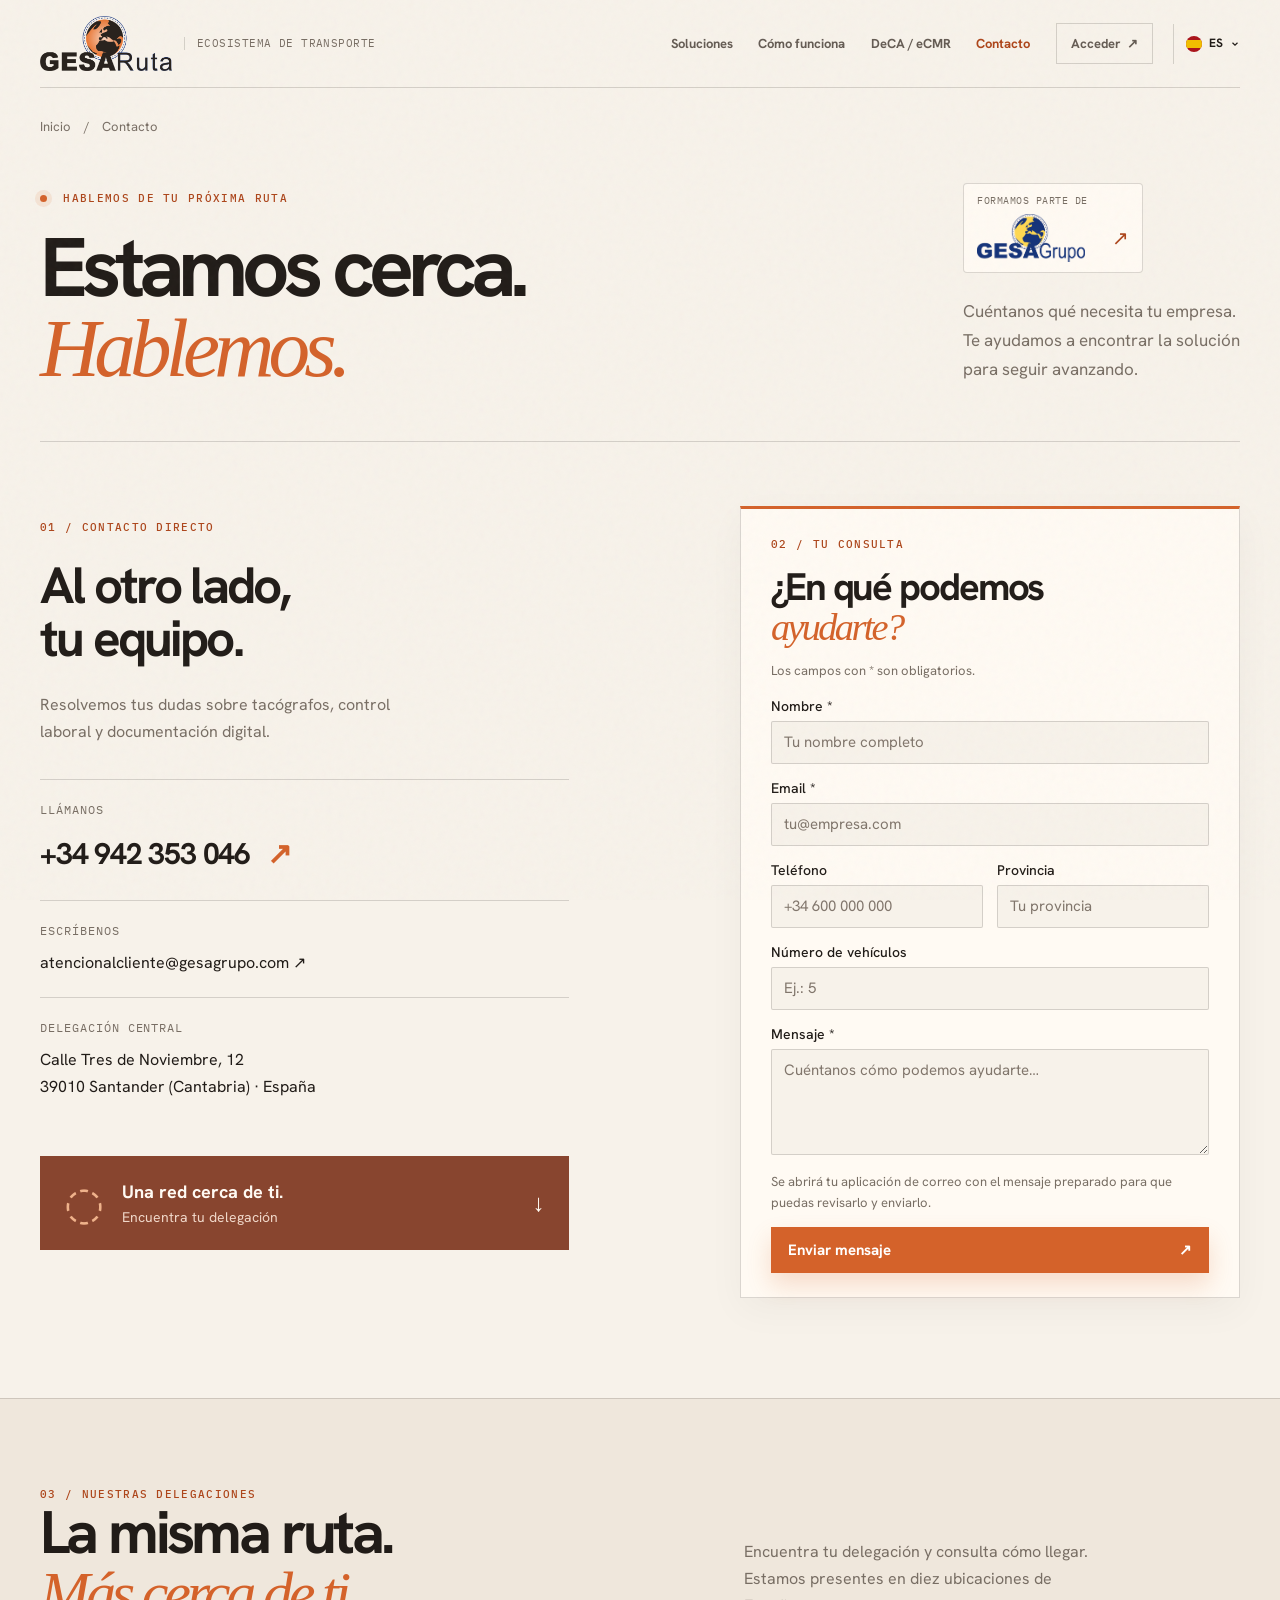
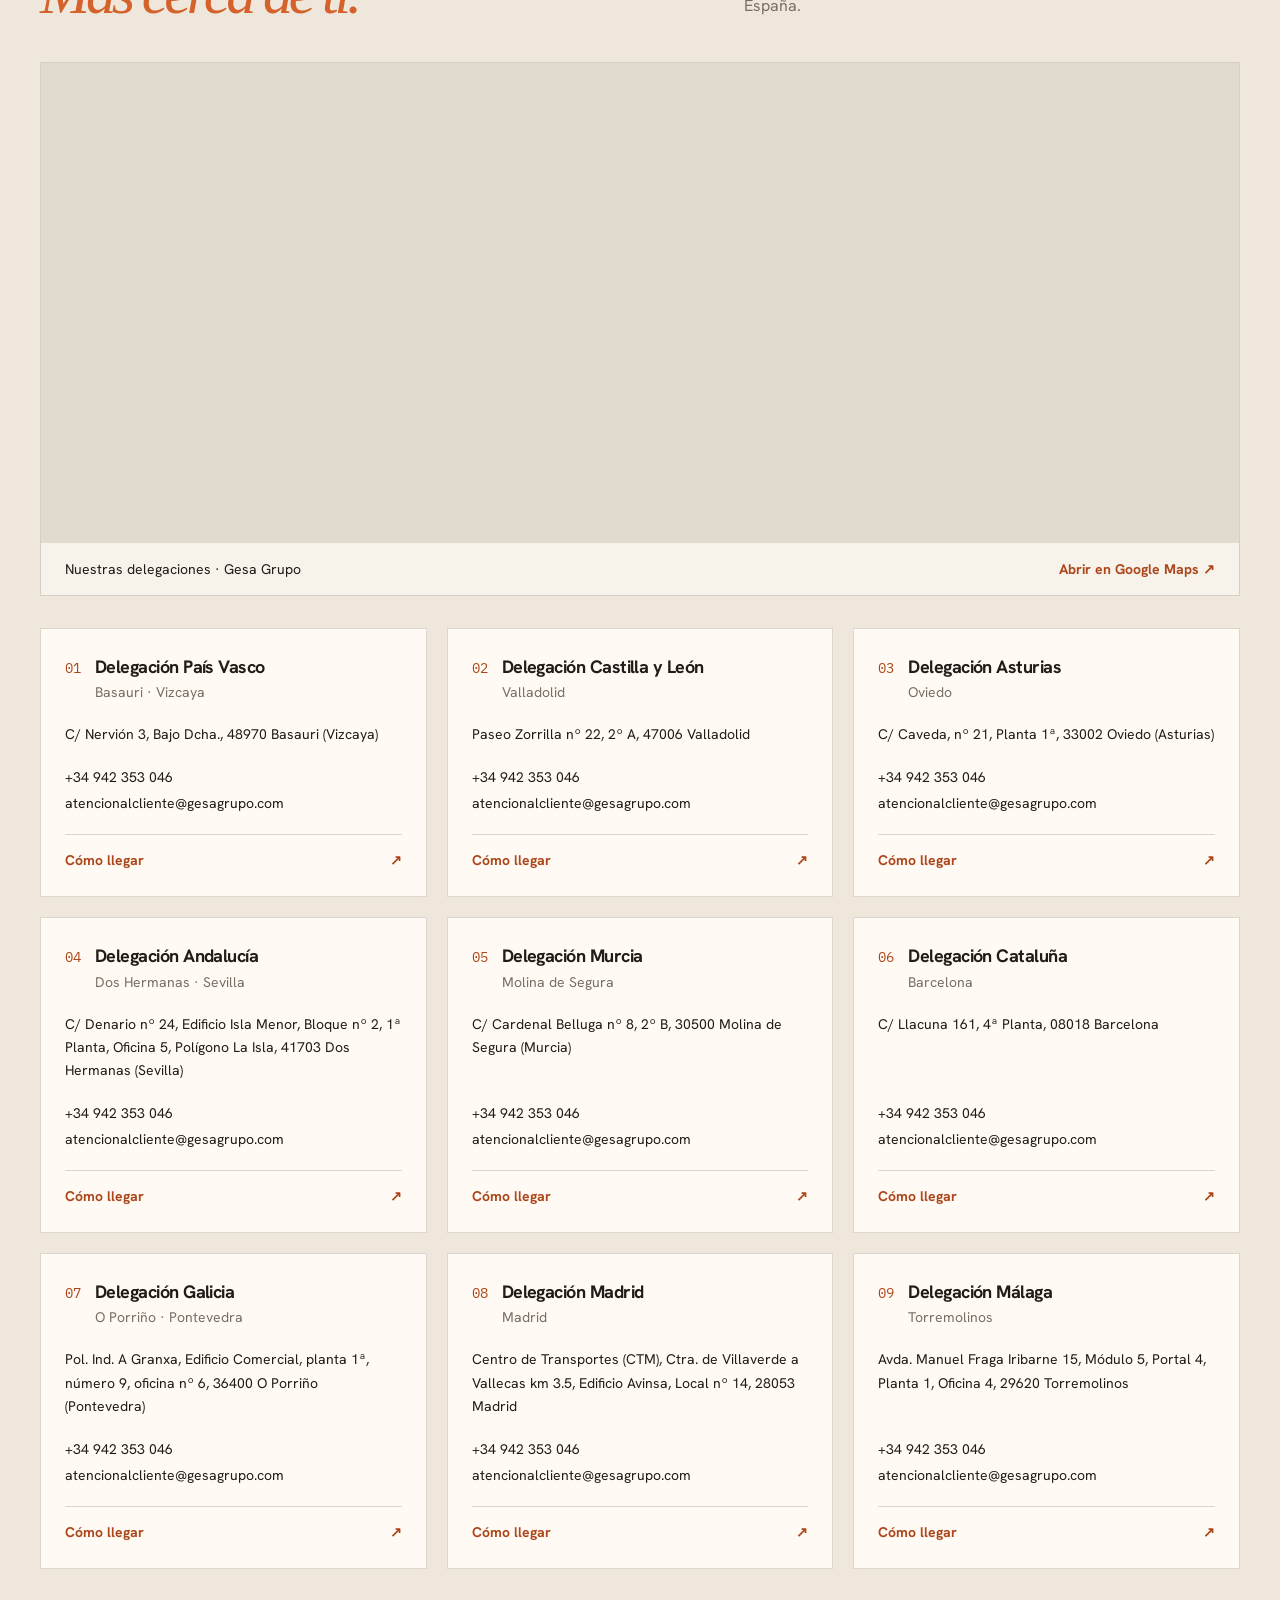
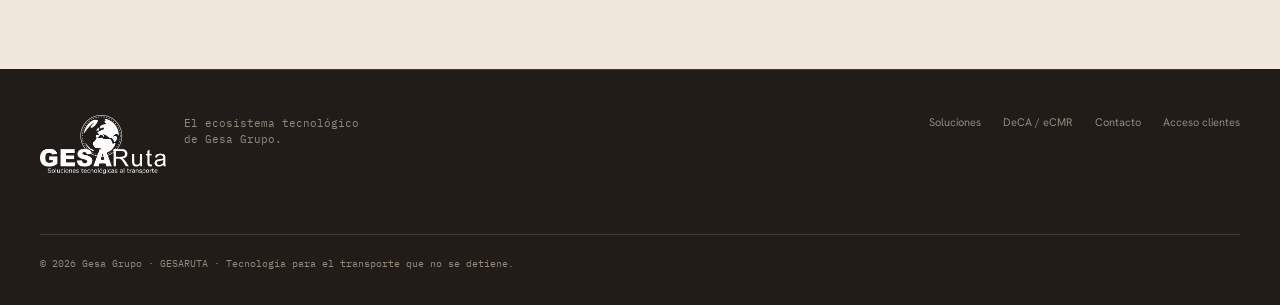
==== contacto/index.html @ 25ee6a9b "Integra traducción de idiomas y corrige DeCA en móvil Conecta el selector de idiomas con Google Tran" ====
<!doctype html>
<html lang="es"><head><meta charset="utf-8"><meta name="viewport" content="width=device-width, initial-scale=1"><meta name="description" content="Contacta con el equipo de GESARUTA. Consulta nuestras delegaciones y cuéntanos qué necesita tu empresa de transporte."><meta name="theme-color" content="#f7f2ea"><title>Contacto · GESARUTA</title><link rel="icon" type="image/png" href="/assets/gesaruta-logo.png"><link rel="stylesheet" href="/styles.css?v=selection-2"><link rel="stylesheet" href="/contacto/contacto.css">
    <!-- Google tag (gtag.js) -->
    <script async src="https://www.googletagmanager.com/gtag/js?id=G-MJ1S7P0BSZ"></script>
    <script>
      window.dataLayer = window.dataLayer || [];
      function gtag(){dataLayer.push(arguments);}
      gtag('js', new Date());
      gtag('config', 'G-MJ1S7P0BSZ');
    </script>
    <script>
      function googleTranslateElementInit() {
        new google.translate.TranslateElement({
          pageLanguage: 'es',
          includedLanguages: 'ca,eu,gl,en,fr,de,it,pt',
          autoDisplay: false,
        }, 'google_translate_element');
      }
    </script>
    <script src="https://translate.google.com/translate_a/element.js?cb=googleTranslateElementInit" defer></script>
</head><body><div id="google_translate_element" aria-hidden="true"></div><div class="grain" aria-hidden="true"></div>    <header class="site-header">
      <a class="brand" href="/#inicio" aria-label="GESARUTA, volver al inicio">
        <img src="/assets/gesaruta-logo.png" alt="GESARUTA">
        <span>ecosistema de transporte</span>
      </a>
      <button class="menu-toggle" type="button" aria-expanded="false" aria-controls="main-navigation">
        <span></span><span></span><span class="sr-only">Abrir menú</span>
      </button>
      <nav class="navigation" id="main-navigation" aria-label="Navegación principal">
        <a href="/#soluciones">Soluciones</a>
        <a href="/#como-funciona">Cómo funciona</a>
        <a href="/#documentacion">DeCA / eCMR</a>
        <a href="/contacto/" aria-current="page">Contacto</a>
        <a class="nav-login" href="https://deca.gesaruta.com">Acceder <span aria-hidden="true">↗</span></a>
      </nav>
      <div class="language-selector">
        <button class="language-toggle" type="button" aria-expanded="false" aria-controls="language-menu" aria-label="Seleccionar idioma: Castellano">
          <img class="language-flag" src="/assets/flags/es.svg" alt="" width="16" height="16">
          <span class="language-code">ES</span>
          <svg class="language-chevron" width="10" height="10" viewBox="0 0 12 12" aria-hidden="true"><path d="m3 4.5 3 3 3-3" fill="none" stroke="currentColor" stroke-width="1.4"/></svg>
        </button>
        <ul class="language-menu" id="language-menu" aria-label="Idiomas" hidden>
          <li><button type="button" data-language="es" aria-pressed="true"><img class="language-flag" src="/assets/flags/es.svg" alt="" width="16" height="16"><span lang="es">Castellano</span></button></li>
          <li><button type="button" data-language="ca" aria-pressed="false"><img class="language-flag" src="/assets/flags/ca.svg" alt="" width="16" height="16"><span lang="ca">Català</span></button></li>
          <li><button type="button" data-language="eu" aria-pressed="false"><img class="language-flag" src="/assets/flags/eu.svg" alt="" width="16" height="16"><span lang="eu">Euskara</span></button></li>
          <li><button type="button" data-language="gl" aria-pressed="false"><img class="language-flag" src="/assets/flags/gl.svg" alt="" width="16" height="16"><span lang="gl">Galego</span></button></li>
          <li><button type="button" data-language="en" aria-pressed="false"><img class="language-flag" src="/assets/flags/en.svg" alt="" width="16" height="16"><span lang="en">English</span></button></li>
          <li><button type="button" data-language="fr" aria-pressed="false"><img class="language-flag" src="/assets/flags/fr.svg" alt="" width="16" height="16"><span lang="fr">Français</span></button></li>
          <li><button type="button" data-language="de" aria-pressed="false"><img class="language-flag" src="/assets/flags/de.svg" alt="" width="16" height="16"><span lang="de">Deutsch</span></button></li>
          <li><button type="button" data-language="it" aria-pressed="false"><img class="language-flag" src="/assets/flags/it.svg" alt="" width="16" height="16"><span lang="it">Italiano</span></button></li>
          <li><button type="button" data-language="pt" aria-pressed="false"><img class="language-flag" src="/assets/flags/pt.svg" alt="" width="16" height="16"><span lang="pt">Português</span></button></li>
        </ul>
      </div>
    </header>

<main id="inicio" class="contact-page">
  <section class="contact-intro shell">
    <nav class="breadcrumbs" aria-label="Ruta de navegación"><a href="/">Inicio</a><span aria-hidden="true">/</span><span aria-current="page">Contacto</span></nav>
    <div class="contact-title-row"><div><p class="overline"><span class="live-dot"></span> HABLEMOS DE TU PRÓXIMA RUTA</p><h1>Estamos cerca.<br><em>Hablemos.</em></h1></div><div class="contact-title-aside"><a class="group-card" href="https://gesagrupo.com/" aria-label="Visitar la web de Gesa Grupo"><span class="group-card-label">Formamos parte de</span><span class="group-card-brand"><img src="/assets/gesagrupo-logo.png" alt="Gesa Grupo" width="991" height="442"><span aria-hidden="true">↗</span></span></a><p>Cuéntanos qué necesita tu empresa.<br>Te ayudamos a encontrar la solución<br>para seguir avanzando.</p></div></div>
  </section>
  <section class="shell contact-layout" aria-label="Contacta con GESARUTA">
    <div class="contact-details">
      <p class="overline">01 / CONTACTO DIRECTO</p><h2>Al otro lado,<br>tu equipo.</h2>
      <p class="contact-description">Resolvemos tus dudas sobre tacógrafos, control laboral y documentación digital.</p>
      <dl class="contact-channels">
        <div><dt>LLÁMANOS</dt><dd><a class="contact-phone" href="tel:+34942353046">+34 942 353 046 <span aria-hidden="true">↗</span></a></dd></div>
        <div><dt>ESCRÍBENOS</dt><dd><a href="mailto:atencionalcliente@gesagrupo.com">atencionalcliente@gesagrupo.com <span aria-hidden="true">↗</span></a></dd></div>
        <div><dt>DELEGACIÓN CENTRAL</dt><dd><address>Calle Tres de Noviembre, 12<br>39010 Santander (Cantabria) · España</address></dd></div>
      </dl>
      <a class="contact-nearby" href="#delegaciones"><span class="nearby-symbol" aria-hidden="true">◌</span><span><strong>Una red cerca de ti.</strong><small>Encuentra tu delegación</small></span><span aria-hidden="true">↓</span></a>
    </div>
    <form class="contact-form" id="contact-form">
      <p class="overline">02 / TU CONSULTA</p><h2>¿En qué podemos<br><em>ayudarte?</em></h2>
      <p class="form-caption">Los campos con * son obligatorios.</p>
      <div class="form-fields">
        <div class="form-field"><label for="contact-name">Nombre *</label><input id="contact-name" name="name" autocomplete="name" placeholder="Tu nombre completo" maxlength="100" required></div>
        <div class="form-field"><label for="contact-email">Email *</label><input id="contact-email" type="email" name="email" autocomplete="email" placeholder="tu@empresa.com" maxlength="150" required></div>
        <div class="form-row"><div class="form-field"><label for="contact-phone">Teléfono</label><input id="contact-phone" type="tel" name="phone" autocomplete="tel" placeholder="+34 600 000 000" maxlength="30"></div><div class="form-field"><label for="contact-province">Provincia</label><input id="contact-province" name="province" autocomplete="address-level2" placeholder="Tu provincia" maxlength="60"></div></div>
        <div class="form-field"><label for="contact-vehicles">Número de vehículos</label><input id="contact-vehicles" name="vehicles" type="number" min="0" max="100000" step="1" placeholder="Ej.: 5"></div>
        <div class="form-field"><label for="contact-message">Mensaje *</label><textarea id="contact-message" name="message" rows="4" maxlength="1500" placeholder="Cuéntanos cómo podemos ayudarte…" required></textarea></div>
      </div>
      <p class="form-delivery-note" id="delivery-note">Se abrirá tu aplicación de correo con el mensaje preparado para que puedas revisarlo y enviarlo.</p>
      <button class="button button-primary contact-submit" type="submit" aria-describedby="delivery-note">Enviar mensaje <span aria-hidden="true">↗</span></button>
      <p class="form-status" id="form-status" role="status"></p>
      <noscript><p>Puedes escribirnos directamente a <a href="mailto:atencionalcliente@gesagrupo.com">atencionalcliente@gesagrupo.com</a>.</p></noscript>
    </form>
  </section>
  <section class="delegations" id="delegaciones">
    <div class="shell">
      <div class="delegations-heading"><div><p class="overline">03 / NUESTRAS DELEGACIONES</p><h2>La misma ruta.<br><em>Más cerca de ti.</em></h2></div><p>Encuentra tu delegación y consulta cómo llegar. Estamos presentes en diez ubicaciones de España.</p></div>
      <div class="office-map">
        <iframe id="office-map-frame" title="Mapa de delegaciones de Gesa Grupo" src="https://www.google.com/maps/d/embed?mid=1BwWXLiySs2m0yChfP1BgfP36zo76x2U&amp;ehbc=2E312F" width="640" height="480" loading="eager" referrerpolicy="no-referrer-when-downgrade" allowfullscreen></iframe>
        <div class="map-caption"><span>Nuestras delegaciones · Gesa Grupo</span><a href="https://www.google.com/maps/d/viewer?mid=1BwWXLiySs2m0yChfP1BgfP36zo76x2U" target="_blank" rel="noopener noreferrer">Abrir en Google Maps ↗</a></div>
      </div>
      <div class="office-grid"><article class="office-card">
      <div class="office-heading"><span class="office-number">01</span><div><h3>Delegación País Vasco</h3><p>Basauri · Vizcaya</p></div></div>
      <address>C/ Nervión 3, Bajo Dcha., 48970 Basauri (Vizcaya)</address>
      <div class="office-contact"><a href="tel:+34942353046">+34 942 353 046</a><a href="mailto:atencionalcliente@gesagrupo.com">atencionalcliente@gesagrupo.com</a></div>
      <a class="office-map-link" href="https://www.google.com/maps/search/?api=1&amp;query=C/%20Nervi%C3%B3n%203%2C%20Bajo%20Dcha.%2C%2048970%20Basauri%20%28Vizcaya%29" target="_blank" rel="noopener noreferrer">Cómo llegar <span aria-hidden="true">↗</span></a>
    </article><article class="office-card">
      <div class="office-heading"><span class="office-number">02</span><div><h3>Delegación Castilla y León</h3><p>Valladolid</p></div></div>
      <address>Paseo Zorrilla nº 22, 2º A, 47006 Valladolid</address>
      <div class="office-contact"><a href="tel:+34942353046">+34 942 353 046</a><a href="mailto:atencionalcliente@gesagrupo.com">atencionalcliente@gesagrupo.com</a></div>
      <a class="office-map-link" href="https://www.google.com/maps/search/?api=1&amp;query=Paseo%20Zorrilla%20n%C2%BA%2022%2C%202%C2%BA%20A%2C%2047006%20Valladolid" target="_blank" rel="noopener noreferrer">Cómo llegar <span aria-hidden="true">↗</span></a>
    </article><article class="office-card">
      <div class="office-heading"><span class="office-number">03</span><div><h3>Delegación Asturias</h3><p>Oviedo</p></div></div>
      <address>C/ Caveda, nº 21, Planta 1ª, 33002 Oviedo (Asturias)</address>
      <div class="office-contact"><a href="tel:+34942353046">+34 942 353 046</a><a href="mailto:atencionalcliente@gesagrupo.com">atencionalcliente@gesagrupo.com</a></div>
      <a class="office-map-link" href="https://www.google.com/maps/search/?api=1&amp;query=C/%20Caveda%2C%20n%C2%BA%2021%2C%20Planta%201%C2%AA%2C%2033002%20Oviedo%20%28Asturias%29" target="_blank" rel="noopener noreferrer">Cómo llegar <span aria-hidden="true">↗</span></a>
    </article><article class="office-card">
      <div class="office-heading"><span class="office-number">04</span><div><h3>Delegación Andalucía</h3><p>Dos Hermanas · Sevilla</p></div></div>
      <address>C/ Denario nº 24, Edificio Isla Menor, Bloque nº 2, 1ª Planta, Oficina 5, Polígono La Isla, 41703 Dos Hermanas (Sevilla)</address>
      <div class="office-contact"><a href="tel:+34942353046">+34 942 353 046</a><a href="mailto:atencionalcliente@gesagrupo.com">atencionalcliente@gesagrupo.com</a></div>
      <a class="office-map-link" href="https://www.google.com/maps/search/?api=1&amp;query=C/%20Denario%20n%C2%BA%2024%2C%20Edificio%20Isla%20Menor%2C%20Bloque%20n%C2%BA%202%2C%201%C2%AA%20Planta%2C%20Oficina%205%2C%20Pol%C3%ADgono%20La%20Isla%2C%2041703%20Dos%20Hermanas%20%28Sevilla%29" target="_blank" rel="noopener noreferrer">Cómo llegar <span aria-hidden="true">↗</span></a>
    </article><article class="office-card">
      <div class="office-heading"><span class="office-number">05</span><div><h3>Delegación Murcia</h3><p>Molina de Segura</p></div></div>
      <address>C/ Cardenal Belluga nº 8, 2º B, 30500 Molina de Segura (Murcia)</address>
      <div class="office-contact"><a href="tel:+34942353046">+34 942 353 046</a><a href="mailto:atencionalcliente@gesagrupo.com">atencionalcliente@gesagrupo.com</a></div>
      <a class="office-map-link" href="https://www.google.com/maps/search/?api=1&amp;query=C/%20Cardenal%20Belluga%20n%C2%BA%208%2C%202%C2%BA%20B%2C%2030500%20Molina%20de%20Segura%20%28Murcia%29" target="_blank" rel="noopener noreferrer">Cómo llegar <span aria-hidden="true">↗</span></a>
    </article><article class="office-card">
      <div class="office-heading"><span class="office-number">06</span><div><h3>Delegación Cataluña</h3><p>Barcelona</p></div></div>
      <address>C/ Llacuna 161, 4ª Planta, 08018 Barcelona</address>
      <div class="office-contact"><a href="tel:+34942353046">+34 942 353 046</a><a href="mailto:atencionalcliente@gesagrupo.com">atencionalcliente@gesagrupo.com</a></div>
      <a class="office-map-link" href="https://www.google.com/maps/search/?api=1&amp;query=C/%20Llacuna%20161%2C%204%C2%AA%20Planta%2C%2008018%20Barcelona" target="_blank" rel="noopener noreferrer">Cómo llegar <span aria-hidden="true">↗</span></a>
    </article><article class="office-card">
      <div class="office-heading"><span class="office-number">07</span><div><h3>Delegación Galicia</h3><p>O Porriño · Pontevedra</p></div></div>
      <address>Pol. Ind. A Granxa, Edificio Comercial, planta 1ª, número 9, oficina nº 6, 36400 O Porriño (Pontevedra)</address>
      <div class="office-contact"><a href="tel:+34942353046">+34 942 353 046</a><a href="mailto:atencionalcliente@gesagrupo.com">atencionalcliente@gesagrupo.com</a></div>
      <a class="office-map-link" href="https://www.google.com/maps/search/?api=1&amp;query=Pol.%20Ind.%20A%20Granxa%2C%20Edificio%20Comercial%2C%20planta%201%C2%AA%2C%20n%C3%BAmero%209%2C%20oficina%20n%C2%BA%206%2C%2036400%20O%20Porri%C3%B1o%20%28Pontevedra%29" target="_blank" rel="noopener noreferrer">Cómo llegar <span aria-hidden="true">↗</span></a>
    </article><article class="office-card">
      <div class="office-heading"><span class="office-number">08</span><div><h3>Delegación Madrid</h3><p>Madrid</p></div></div>
      <address>Centro de Transportes (CTM), Ctra. de Villaverde a Vallecas km 3.5, Edificio Avinsa, Local nº 14, 28053 Madrid</address>
      <div class="office-contact"><a href="tel:+34942353046">+34 942 353 046</a><a href="mailto:atencionalcliente@gesagrupo.com">atencionalcliente@gesagrupo.com</a></div>
      <a class="office-map-link" href="https://www.google.com/maps/search/?api=1&amp;query=Centro%20de%20Transportes%20%28CTM%29%2C%20Ctra.%20de%20Villaverde%20a%20Vallecas%20km%203.5%2C%20Edificio%20Avinsa%2C%20Local%20n%C2%BA%2014%2C%2028053%20Madrid" target="_blank" rel="noopener noreferrer">Cómo llegar <span aria-hidden="true">↗</span></a>
    </article><article class="office-card">
      <div class="office-heading"><span class="office-number">09</span><div><h3>Delegación Málaga</h3><p>Torremolinos</p></div></div>
      <address>Avda. Manuel Fraga Iribarne 15, Módulo 5, Portal 4, Planta 1, Oficina 4, 29620 Torremolinos</address>
      <div class="office-contact"><a href="tel:+34942353046">+34 942 353 046</a><a href="mailto:atencionalcliente@gesagrupo.com">atencionalcliente@gesagrupo.com</a></div>
      <a class="office-map-link" href="https://www.google.com/maps/search/?api=1&amp;query=Avda.%20Manuel%20Fraga%20Iribarne%2015%2C%20M%C3%B3dulo%205%2C%20Portal%204%2C%20Planta%201%2C%20Oficina%204%2C%2029620%20Torremolinos" target="_blank" rel="noopener noreferrer">Cómo llegar <span aria-hidden="true">↗</span></a>
    </article></div>
    </div>
  </section>
</main>    <footer class="site-footer">
      <div class="shell footer-inner">
        <div class="footer-brand"><a href="/#inicio"><img src="/assets/gesaruta-logo-white.png" alt="GESARUTA"></a><p>El ecosistema tecnológico<br>de Gesa Grupo.</p></div>
        <div class="footer-links"><a href="/#soluciones">Soluciones</a><a href="https://deca.gesaruta.com/deca">DeCA / eCMR</a><a href="/contacto/">Contacto</a><a href="https://deca.gesaruta.com">Acceso clientes</a></div>
        <p class="footer-legal">© 2026 Gesa Grupo · GESARUTA · Tecnología para el transporte que no se detiene.</p>
      </div>
    </footer>
<script src="/script.js?v=selection-2" defer></script><script src="/contacto/contacto.js" defer></script></body></html>
---- styles.css ----
@font-face{font-family:Hanken;src:url('/assets/fonts/hanken-grotesk-400.woff2') format('woff2');font-weight:400;font-style:normal;font-display:swap}
@font-face{font-family:Hanken;src:url('/assets/fonts/hanken-grotesk-500.woff2') format('woff2');font-weight:500;font-style:normal;font-display:swap}
@font-face{font-family:Hanken;src:url('/assets/fonts/hanken-grotesk-700.woff2') format('woff2');font-weight:700;font-style:normal;font-display:swap}
@font-face{font-family:IBMPlexMono;src:url('/assets/fonts/ibm-plex-mono-400.woff2') format('woff2');font-weight:400;font-style:normal;font-display:swap}
@font-face{font-family:IBMPlexMono;src:url('/assets/fonts/ibm-plex-mono-500.woff2') format('woff2');font-weight:500;font-style:normal;font-display:swap}
:root{--ink:#211c18;--paper:#f7f2ea;--orange:#d4622a;--orange-dark:#ad461b;--blue:#154486;--muted:#786e64;--line:rgba(33,28,24,.16)}
*{box-sizing:border-box}html{scroll-behavior:smooth}body{margin:0;overflow-x:hidden;background:var(--paper);color:var(--ink);font-family:Hanken,'Trebuchet MS',sans-serif}a{color:inherit;text-decoration:none}.shell{width:min(calc(100% - 80px),1240px);margin:0 auto}.grain{position:fixed;inset:0;z-index:10;pointer-events:none;opacity:.045;background-image:url("data:image/svg+xml,%3Csvg viewBox='0 0 180 180' xmlns='http://www.w3.org/2000/svg'%3E%3Cfilter id='n'%3E%3CfeTurbulence type='fractalNoise' baseFrequency='.85' numOctaves='3' stitchTiles='stitch'/%3E%3C/filter%3E%3Crect width='100%25' height='100%25' filter='url(%23n)' opacity='.7'/%3E%3C/svg%3E")}.sr-only{position:absolute;width:1px;height:1px;padding:0;margin:-1px;overflow:hidden;clip:rect(0,0,0,0);white-space:nowrap;border:0}
.site-header{position:relative;z-index:20;width:min(calc(100% - 80px),1240px);min-height:88px;margin:auto;display:flex;align-items:center;justify-content:space-between;border-bottom:1px solid var(--line)}.brand{display:flex;align-items:center;gap:12px}.brand img{display:block;width:132px;height:auto}.brand span{padding-left:12px;border-left:1px solid var(--line);color:var(--muted);font:11px/1.2 IBMPlexMono,monospace;letter-spacing:.04em;text-transform:uppercase}.navigation{display:flex;align-items:center;gap:clamp(18px,3vw,42px);color:#655c54;font-size:13px;font-weight:600}.navigation>a:not(.nav-login){position:relative}.navigation>a:not(.nav-login)::after{position:absolute;right:0;bottom:-9px;left:0;height:1px;content:'';background:var(--orange);transform:scaleX(0);transform-origin:right;transition:transform .25s ease}.navigation>a:hover::after{transform:scaleX(1);transform-origin:left}.nav-login{display:inline-flex;align-items:center;gap:6px;padding:11px 14px;border:1px solid var(--line);transition:background .2s ease,border-color .2s ease}.nav-login:hover{border-color:var(--ink);background:#fffaf3}.menu-toggle{display:none}
.hero{position:relative;min-height:710px;padding:90px 0 80px}.hero-grid{display:grid;grid-template-columns:.88fr 1.12fr;align-items:center;gap:40px;min-height:530px}.overline{margin:0;color:var(--orange-dark);font:500 11px/1.4 IBMPlexMono,monospace;letter-spacing:.12em;text-transform:uppercase}.live-dot,.art-pulse{display:inline-block;width:7px;height:7px;margin-right:8px;border-radius:50%;background:var(--orange);box-shadow:0 0 0 5px rgba(212,98,42,.11)}h1{max-width:660px;margin:24px 0 30px;font-size:clamp(58px,7.4vw,108px);line-height:.93;letter-spacing:-.09em;font-weight:700}h1 em,h2 em{color:var(--orange);font-family:Georgia,'Times New Roman',serif;font-weight:400;letter-spacing:-.07em}.hero-intro{max-width:410px;margin:0;color:var(--muted);font-size:16px;line-height:1.7}.hero-actions{display:flex;flex-wrap:wrap;align-items:center;gap:25px;margin-top:38px}.button{display:inline-flex;align-items:center;justify-content:center;gap:12px;min-height:50px;padding:14px 20px;border:1px solid transparent;font-size:13px;font-weight:700;transition:transform .2s ease,background .2s ease,color .2s ease,box-shadow .2s ease}.button:hover{transform:translateY(-3px)}.button-primary{background:var(--orange);color:#fff;box-shadow:0 12px 25px rgba(212,98,42,.2)}.button-primary:hover{background:var(--orange-dark);box-shadow:0 16px 32px rgba(212,98,42,.28)}.button-outline{border-color:var(--ink)}.button-outline:hover{background:var(--ink);color:var(--paper)}.button-light{background:var(--paper);color:var(--ink)}.button-light:hover{background:#fff;box-shadow:0 14px 30px rgba(0,0,0,.12)}.text-link{display:inline-flex;align-items:center;gap:9px;font-size:13px;font-weight:700}.text-link>span{color:var(--orange);font-size:21px;line-height:0;transition:transform .2s ease}.text-link:hover>span{transform:translate(3px,-3px)}.hero-note{display:flex;gap:15px;align-items:flex-start;margin-top:67px;padding-top:14px;border-top:1px solid var(--line);color:var(--muted);font:11px/1.55 IBMPlexMono,monospace;text-transform:uppercase;letter-spacing:.03em}.hero-note>span:first-child{color:var(--orange)}
.hero-art{position:relative;min-height:550px}.art-frame{position:absolute;inset:24px -12% 0 -2%;display:flex;align-items:center;justify-content:center;overflow:hidden;border:1px solid rgba(212,98,42,.18);background:linear-gradient(135deg,#fffaf1,#f2e7d8);transform:rotate(1.5deg)}.art-frame::before{position:absolute;inset:22px;border:1px dashed rgba(212,98,42,.28);content:''}.art-frame img{width:110%;max-width:none;mix-blend-mode:multiply}.art-label{position:absolute;z-index:2;display:flex;align-items:center;color:var(--orange-dark);font:10px/1.4 IBMPlexMono,monospace;letter-spacing:.08em;text-transform:uppercase}.art-label-top{top:0;right:8%}.art-label-bottom{bottom:8px;left:1%;gap:9px}.art-coordinate{position:absolute;right:22px;bottom:20px;color:var(--orange-dark);font:10px/1.55 IBMPlexMono,monospace;letter-spacing:.09em}.route-mark{font-size:28px;line-height:1}.route-mark-small{font-size:25px}.hero-rail{position:absolute;right:0;bottom:54px;display:flex;align-items:center;gap:14px;color:var(--muted);font:9px IBMPlexMono,monospace;letter-spacing:.12em;text-transform:uppercase;transform:rotate(90deg) translateX(50%);transform-origin:right center}.hero-rail i{display:block;width:50px;height:1px;background:var(--orange)}
.signal{border-block:1px solid var(--line);background:#f0e8dc}.signal-grid{display:grid;grid-template-columns:2fr repeat(3,1fr);align-items:stretch}.signal-grid>*{min-height:110px;padding:27px 25px;border-right:1px solid var(--line)}.signal-grid>*:last-child{border-right:0}.signal p{align-self:center;margin:0;color:var(--muted);font:13px/1.5 IBMPlexMono,monospace}.signal p span{display:block;margin-bottom:5px;color:var(--orange-dark);font-size:10px}.signal strong{display:block;color:var(--orange);font:500 36px/1 IBMPlexMono,monospace}.signal div span{display:block;margin-top:10px;color:var(--muted);font-size:11px}
.section{padding:145px 0}.section-solutions{background:#fffaf3}.section-heading{display:grid;grid-template-columns:1fr 1fr;column-gap:45px;align-items:end}.section-heading .overline{grid-column:1/-1;margin-bottom:30px}h2{margin:0;font-size:clamp(53px,6.6vw,94px);line-height:.94;letter-spacing:-.09em;font-weight:700}.section-heading>p:last-child{max-width:360px;margin:0 0 6px;color:var(--muted);font-size:15px;line-height:1.7}.solutions-layout{display:grid;grid-template-columns:.78fr 1.22fr;gap:80px;align-items:stretch;margin-top:90px}.solution-list{border-top:1px solid var(--line)}.solution-tab{display:grid;grid-template-columns:45px 1fr 18px;gap:15px;align-items:center;width:100%;padding:25px 0;border:0;border-bottom:1px solid var(--line);background:none;color:var(--muted);text-align:left;cursor:pointer;transition:padding .25s ease,color .25s ease}.solution-tab:hover,.solution-tab[aria-selected="true"]{padding-left:12px;color:var(--ink)}.solution-tab[aria-selected="true"] .solution-number{color:var(--orange)}.solution-number{color:#aaa096;font:12px IBMPlexMono,monospace}.solution-tab b,.solution-tab small{display:block}.solution-tab b{font-size:20px;letter-spacing:-.04em}.solution-tab small{margin-top:3px;font:11px IBMPlexMono,monospace;text-transform:uppercase}.tab-arrow{opacity:.5;transition:transform .2s ease}.solution-tab[aria-selected="true"] .tab-arrow{color:var(--orange);transform:translate(2px,-2px);opacity:1}.solution-feature{position:relative;min-height:385px;padding:44px 48px;overflow:hidden;color:#fff;animation:panel-in .35s ease both}.feature-terracotta{background:#88452f;color:var(--paper);box-shadow:0 12px 30px rgb(136 69 47 / 12%)}.feature-terracotta .feature-top,.feature-terracotta .overline{color:#ead7cb}.feature-terracotta .feature-description,.feature-terracotta ul{color:#f4e8df}.feature-terracotta .feature-link{color:#fffaf3}.feature-orange{background:var(--orange)}.feature-ink{background:var(--ink)}.feature-ink h3{color:var(--orange)}.solution-feature::after{position:absolute;right:-70px;bottom:-100px;width:310px;height:310px;border:1px solid rgba(255,255,255,.18);border-radius:50%;content:'';box-shadow:0 0 0 30px rgba(255,255,255,.04),0 0 0 60px rgba(255,255,255,.04)}@keyframes panel-in{from{opacity:.3;transform:translateY(8px)}to{opacity:1;transform:translateY(0)}}.feature-top{position:relative;z-index:1;display:flex;align-items:center;justify-content:space-between;margin-bottom:42px;color:rgba(255,255,255,.64);font:10px IBMPlexMono,monospace;letter-spacing:.1em}.feature-orbit{font-size:34px;line-height:1;color:rgba(255,255,255,.75)}.solution-feature .overline{position:relative;z-index:1;color:rgba(255,255,255,.64)}.solution-feature h3{position:relative;z-index:1;margin:8px 0 13px;font-size:clamp(34px,4vw,56px);letter-spacing:-.08em}.feature-description{position:relative;z-index:1;max-width:490px;margin:0;color:rgba(255,255,255,.84);font-size:15px;line-height:1.65}.solution-feature ul{position:relative;z-index:1;display:flex;flex-wrap:wrap;gap:8px 22px;margin:26px 0 34px;padding:0;list-style:none;color:rgba(255,255,255,.78);font:11px IBMPlexMono,monospace}.solution-feature li span{margin-right:6px;color:#ffc39f}.feature-link{position:relative;z-index:1;display:inline-flex;align-items:center;gap:9px;color:#fff;font-size:12px;font-weight:700}
.section-data{background:var(--paper)}.data-grid{display:grid;grid-template-columns:.9fr 1.1fr;align-items:center;gap:80px}.data-copy>p:not(.overline){max-width:390px;margin:32px 0;color:var(--muted);font-size:15px;line-height:1.75}.data-visual{position:relative;min-height:500px}.orbit{position:absolute;border:1px dashed rgba(21,68,134,.32);border-radius:50%}.orbit-one{inset:56px 50px 57px 43px;transform:rotate(25deg)}.orbit-two{inset:35px 88px 78px 8px;transform:rotate(-26deg)}.data-core{position:absolute;top:50%;left:50%;display:flex;flex-direction:column;align-items:center;justify-content:center;width:152px;height:152px;border:1px solid var(--orange);border-radius:50%;background:#fffaf3;color:var(--blue);transform:translate(-50%,-50%)}.core-mark{margin-bottom:2px;font-size:46px;line-height:.8}.data-core b{font-size:15px}.data-core>span:last-child,.data-node span{color:var(--muted);font:10px IBMPlexMono,monospace;text-transform:uppercase}.data-node{position:absolute;display:flex;flex-direction:column;min-width:92px;padding:10px 12px;border:1px solid var(--line);background:#fffaf3;color:var(--blue);font-size:12px}.node-one{top:56px;left:8px}.node-two{top:22px;right:13px}.node-three{right:24px;bottom:51px}.data-lines{position:absolute;inset:0;width:100%;height:100%}.data-lines path{fill:none;stroke:var(--orange);stroke-dasharray:3 7;stroke-width:1.2}
.section-documentation{background:#ede3d5}.documentation-grid{display:grid;grid-template-columns:1fr 1fr;align-items:center;gap:115px}.deca-card{position:relative;min-height:440px}.document-sheet{position:absolute;top:10px;left:11%;width:310px;height:415px;padding:25px;border:1px solid rgba(33,28,24,.16);background:#fffdf9;box-shadow:24px 30px 0 rgba(212,98,42,.17);transform:rotate(-5deg)}.document-head{display:flex;align-items:center;gap:6px;padding-bottom:17px;border-bottom:1px solid var(--line);font:14px IBMPlexMono,monospace}.document-head b{color:var(--orange);font-size:18px}.document-head i{margin-left:auto;color:var(--blue);font-size:8px;letter-spacing:3px}.document-title{margin-top:35px;color:var(--muted);font:11px/1.5 IBMPlexMono,monospace;letter-spacing:.06em}.document-route{display:flex;align-items:center;gap:10px;margin-top:40px;color:var(--blue);font:10px IBMPlexMono,monospace}.document-route i{width:65px;height:1px;background:var(--orange)}.document-lines{display:grid;gap:12px;margin-top:28px}.document-lines i{display:block;width:70%;height:1px;background:#d8d0c6}.document-lines i:nth-child(2){width:90%}.document-lines i:nth-child(3){width:52%}.fake-qr{position:absolute;right:25px;bottom:29px;display:grid;grid-template-columns:repeat(3,9px);gap:3px;padding:6px;border:1px solid var(--ink)}.fake-qr span{width:9px;height:9px;background:var(--ink)}.fake-qr span:nth-child(2n),.fake-qr span:nth-child(5){background:transparent}.document-sheet>small{position:absolute;bottom:32px;left:25px;color:var(--muted);font:8px IBMPlexMono,monospace}.deca-stamp{position:absolute;top:8px;right:5%;display:grid;place-items:center;width:74px;height:74px;border:1px solid var(--orange);border-radius:50%;color:var(--orange);font:11px IBMPlexMono,monospace;transform:rotate(13deg)}.documentation-copy>p:not(.overline){max-width:420px;margin:30px 0;color:var(--muted);font-size:15px;line-height:1.75}.deca-meta{display:flex;margin-bottom:33px}.deca-meta>span{display:flex;flex-direction:column;gap:7px;min-width:150px;padding-right:20px;border-right:1px solid var(--line)}.deca-meta>span+span{padding-left:20px;border-right:0}.deca-meta b{color:var(--orange-dark);font-size:21px}.deca-meta small{color:var(--muted);font:10px/1.4 IBMPlexMono,monospace;text-transform:uppercase}
.section-proof{background:#fffaf3}.proof-intro{display:flex;align-items:end;justify-content:space-between;gap:40px}.proof-intro .overline{align-self:start}.proof-intro h2{width:67%}.proof-grid{display:grid;grid-template-columns:repeat(3,1fr);gap:20px;margin-top:80px}.proof-card{min-height:236px;padding:24px;border-top:2px solid var(--ink);background:#f2eadd}.proof-card-orange{border-color:var(--orange);background:#f7e3d4}.proof-card-blue{border-color:var(--blue);background:#e6ecf3}.proof-card>span{color:var(--orange);font:11px IBMPlexMono,monospace}.proof-card h3{margin:55px 0 12px;font-size:21px;letter-spacing:-.05em}.proof-card p{max-width:280px;margin:0;color:var(--muted);font-size:13px;line-height:1.65}
.cta{position:relative;overflow:hidden;background:var(--ink);color:var(--paper)}.cta-inner{display:grid;grid-template-columns:1.2fr .8fr;gap:80px;align-items:end;padding-block:132px}.cta .overline{color:#e78a59}.cta h2{margin-top:24px}.cta h2 em{color:#e78958}.cta-action{max-width:350px;padding-bottom:5px}.cta-action p{margin:0 0 30px;color:#bdb0a2;font-size:15px;line-height:1.7}.cta-action small{display:block;margin-top:14px;color:#877a70;font:10px IBMPlexMono,monospace}.cta-orbit{position:absolute;right:-50px;bottom:-140px;color:rgba(212,98,42,.65);font-size:390px;line-height:1}.site-footer{background:var(--ink);color:#95897e}.footer-inner{display:grid;grid-template-columns:1.3fr 1fr;gap:55px;padding-block:45px 35px;border-top:1px solid rgba(247,242,234,.14)}.footer-brand{display:flex;align-items:start;gap:18px}.footer-brand img{width:126px;filter:brightness(0) invert(1);opacity:.88}.footer-brand p{margin:0;padding-left:18px;border-left:1px solid rgba(247,242,234,.2);font:11px/1.5 IBMPlexMono,monospace}.footer-links{display:flex;justify-content:end;gap:22px;font-size:11px}.footer-links a:hover{color:var(--paper)}.footer-legal{grid-column:1/-1;margin:0;padding-top:22px;border-top:1px solid rgba(247,242,234,.14);font:10px IBMPlexMono,monospace}
.reveal{opacity:0;transform:translateY(24px);transition:opacity .7s cubic-bezier(.16,.84,.44,1),transform .7s cubic-bezier(.16,.84,.44,1)}.reveal-delay{transition-delay:120ms}.reveal-delay-1{transition-delay:80ms}.reveal-delay-2{transition-delay:160ms}.is-visible{opacity:1;transform:none}
@media(max-width:900px){.shell,.site-header{width:min(calc(100% - 44px),720px)}.navigation{gap:16px}.brand span{display:none}.hero-grid,.data-grid,.documentation-grid{grid-template-columns:1fr;gap:55px}.hero{padding-top:65px}.hero-art{min-height:440px}.art-frame{inset:24px -5% 0}.solutions-layout{gap:45px}.documentation-grid{gap:10px}.documentation-copy{padding-top:35px}.data-visual{max-width:530px;width:100%;margin:auto}.cta-inner{grid-template-columns:1fr;gap:40px;padding-block:100px}.footer-inner{grid-template-columns:1fr;gap:30px}.footer-links{justify-content:start;flex-wrap:wrap}}
@media(max-width:650px){.shell,.site-header{width:min(calc(100% - 32px),520px)}.site-header{min-height:72px}.brand img{width:112px}.menu-toggle{position:relative;z-index:22;display:grid;gap:5px;width:38px;height:38px;padding:10px 8px;border:1px solid var(--line);background:transparent;cursor:pointer}.menu-toggle span:not(.sr-only){display:block;width:100%;height:1px;background:var(--ink);transition:transform .2s ease,opacity .2s ease}.menu-toggle.is-open span:first-child{transform:translateY(3px) rotate(45deg)}.menu-toggle.is-open span:nth-child(2){transform:translateY(-3px) rotate(-45deg)}.menu-toggle.is-open span:nth-child(3){opacity:0}.navigation{position:absolute;top:72px;right:0;left:0;display:none;flex-direction:column;align-items:stretch;gap:0;padding:18px 16px;border:1px solid var(--line);border-top:0;background:var(--paper);box-shadow:0 12px 25px rgba(33,28,24,.08)}.navigation.is-open{display:flex}.navigation>a{padding:14px 0;border-bottom:1px solid var(--line)}.navigation>a:last-child{border-bottom:0}.nav-login{justify-content:space-between;margin-top:8px;padding-inline:12px!important}.hero{min-height:0;padding:60px 0 70px;overflow:hidden}.hero h1{font-size:clamp(48px,13.2vw,66px);overflow-wrap:anywhere}.hero-intro{font-size:15px}.hero-actions{align-items:stretch;flex-direction:column;gap:20px}.button-primary{width:100%}.hero-note{margin-top:42px}.hero-art{min-height:300px;margin-top:15px;overflow:hidden}.art-frame{inset:25px -10% 0}.art-frame img{width:135%}.art-coordinate{right:15px;bottom:12px;font-size:8px}.hero-rail{display:none}.signal-grid{grid-template-columns:repeat(3,1fr)}.signal-grid>*{min-height:auto;padding:20px 10px}.signal-grid>p{grid-column:1/-1;min-height:85px;border-right:0;border-bottom:1px solid var(--line)}.signal strong{font-size:25px}.signal div span{font-size:9px}.section{padding:88px 0}.section-heading{display:block}.section-heading .overline{margin-bottom:28px}.section-heading>p:last-child{margin-top:28px}.solutions-layout{grid-template-columns:1fr;margin-top:55px}.solution-feature{min-height:350px;padding:30px 25px}.feature-top{margin-bottom:30px}.solution-feature ul{display:grid;gap:8px}.data-grid{gap:20px}.data-copy>p:not(.overline){margin:24px 0}.data-visual{min-height:370px;transform:scale(.88);transform-origin:top center;margin-bottom:-45px}.deca-card{min-height:350px;transform:scale(.86);transform-origin:left center;margin-bottom:-30px}.document-sheet{left:5%}.deca-stamp{right:0}.documentation-copy{padding-top:0}.proof-intro{display:block}.proof-intro h2{width:auto;margin-top:25px}.proof-grid{grid-template-columns:1fr;gap:12px;margin-top:48px}.proof-card{min-height:190px}.proof-card h3{margin-top:35px}.cta-inner{padding-block:88px}.cta-action{padding-bottom:0}.cta-orbit{right:-130px;bottom:-120px;font-size:300px}.footer-brand{flex-direction:column;gap:14px}.footer-brand p{padding:0;border:0}.footer-links{display:grid;grid-template-columns:1fr 1fr;gap:15px}}
@media(prefers-reduced-motion:reduce){html{scroll-behavior:auto}.reveal{opacity:1;transform:none;transition:none}.site-header *,.gesaruta-landing *{animation-duration:.01ms!important;transition-duration:.01ms!important}}
/* Header language selector */
.site-header{gap:20px}.navigation{margin-left:auto;gap:clamp(14px,2vw,28px)}
.language-selector{position:relative;flex-shrink:0}
.language-toggle{display:flex;align-items:center;justify-content:center;gap:7px;min-height:40px;padding:8px 0 8px 12px;border:0;border-left:1px solid var(--line);background:transparent;color:var(--ink);font:700 12px/1.2 Hanken,'Trebuchet MS',sans-serif;cursor:pointer}
.language-flag{display:block;width:16px;height:16px;flex:0 0 16px;border-radius:50%;object-fit:cover;box-shadow:0 0 0 1px rgb(255 255 255 / 15%)}
.language-chevron{transition:transform .18s ease}.language-toggle[aria-expanded="true"] .language-chevron{transform:rotate(180deg)}
.language-menu{position:absolute;top:calc(100% + 5px);right:0;z-index:30;width:156px;max-height:calc(100dvh - 90px);overflow-y:auto;margin:0;padding:4px 0;list-style:none;border:1px solid var(--line);border-radius:5px;background:var(--paper);box-shadow:0 10px 28px rgb(33 28 24 / 12%)}
.language-menu[hidden]{display:none}.language-menu li{margin:0;padding:0}
.language-menu button{display:flex;align-items:center;gap:8px;width:100%;min-height:27px;padding:6px 11px;border:0;background:transparent;color:var(--ink);text-align:left;font:500 12px/1.25 Hanken,'Trebuchet MS',sans-serif;cursor:pointer}
.language-menu button:hover,.language-menu button:focus-visible{background:rgb(33 28 24 / 6%)}.language-menu button[aria-pressed="true"]{background:rgb(212 98 42 / 12%);color:var(--orange-dark)}
.language-toggle:focus-visible,.language-menu button:focus-visible{outline:2px solid var(--orange);outline-offset:2px}
@media(min-width:901px) and (max-width:1150px){.brand span{display:none}}
@media(max-width:650px){.site-header{gap:14px}.language-selector{order:2;margin-left:auto}.menu-toggle{order:3}.language-toggle{padding-left:10px}.language-menu button{min-height:36px}.language-menu{right:0}}
/* Gesa Grupo link on the home page */
.group-card{display:block;width:210px;max-width:100%;margin-top:28px;padding:12px 16px;border:1px solid var(--line);border-radius:4px;background:#fffaf3;transition:border-color .2s ease,box-shadow .2s ease}
.group-card-label{display:block;margin-bottom:8px;color:var(--muted);font:11px/1.4 IBMPlexMono,monospace;letter-spacing:.05em;text-transform:uppercase}
.group-card-brand{display:flex;align-items:center;justify-content:space-between;gap:24px}.group-card-brand img{display:block;width:125px;max-width:calc(100% - 40px);height:auto;mix-blend-mode:multiply}.group-card-brand>span{color:var(--orange-dark);font-size:24px}.group-card:hover{border-color:var(--orange);box-shadow:0 6px 18px rgb(136 69 47 / 8%)}.group-card:focus-visible{outline:2px solid var(--orange);outline-offset:4px}
.hero-visual{min-width:0;align-self:start}.hero-visual .group-card{margin:0 0 28px auto}
@media(max-width:900px){.hero-visual .group-card{margin-bottom:28px}}
.footer-brand>a{display:block}.footer-brand img{filter:none;opacity:1}
.footer-brand-copy{padding-left:18px;border-left:1px solid rgba(247,242,234,.2)}.footer-brand p{padding-left:0;border-left:0}.footer-brand address{margin-top:14px;color:#bdb0a2;font:10px/1.55 IBMPlexMono,monospace;font-style:normal}.footer-brand address span{display:block;margin-bottom:4px;color:#e78a59;font-size:9px;letter-spacing:.08em}
@media(max-width:650px){.footer-brand-copy{padding-left:0;border-left:0}}
#google_translate_element{position:absolute;width:1px;height:1px;overflow:hidden;clip:rect(0 0 0 0);white-space:nowrap}
@media(max-width:650px){.documentation-grid{gap:26px}.deca-card{min-height:380px;margin-bottom:0}.documentation-copy{padding-top:0}}
---- contacto/contacto.css ----
.contact-page{--terracotta:#88452f}.navigation>a[aria-current="page"]{color:var(--orange-dark)}
.contact-intro{padding-top:30px;padding-bottom:52px;border-bottom:1px solid var(--line)}.breadcrumbs{display:flex;gap:13px;color:var(--muted);font-size:13px}.breadcrumbs a:hover{color:var(--orange-dark)}
.contact-title-row{display:flex;align-items:flex-end;justify-content:space-between;gap:40px;margin-top:48px}.contact-title-row .overline{margin-bottom:22px}.contact-title-row h1{font-size:clamp(56px,6.5vw,88px);line-height:.96;letter-spacing:-.075em;margin:0}.contact-page em{font-family:Georgia,serif;font-weight:400;color:var(--orange)}.contact-title-aside{display:flex;flex-direction:column;align-items:flex-start;gap:24px}.contact-title-aside .group-card{margin:0}.contact-title-aside>p{margin:0 0 5px;font-size:17px;line-height:1.7;color:var(--muted)}
.contact-layout{display:grid;grid-template-columns:1fr 1.1fr;gap:clamp(40px,7vw,100px);padding-top:64px;padding-bottom:100px;align-items:start}.contact-details{padding-top:14px}.contact-details h2{font-size:clamp(36px,4vw,52px);line-height:1.03;letter-spacing:-.055em;margin:25px 0}.contact-description{max-width:360px;font-size:16px;line-height:1.7;color:var(--muted)}.contact-channels{margin:34px 0}.contact-channels>div{padding:21px 0;border-top:1px solid var(--line)}.contact-channels dt{color:var(--muted);font:12px/1.5 IBMPlexMono,monospace;letter-spacing:.08em;margin-bottom:9px}.contact-channels dd{margin:0;font-size:16px;line-height:1.7;overflow-wrap:anywhere}.contact-channels address{font-style:normal}.contact-channels a:hover{color:var(--orange-dark)}.contact-channels .contact-phone{font-size:clamp(22px,2.4vw,30px);letter-spacing:-.04em;font-weight:700}.contact-phone span{color:var(--orange);margin-left:10px}
.contact-nearby{display:flex;align-items:center;gap:18px;padding:24px;background:var(--terracotta);color:#fffaf3}.nearby-symbol{font-size:46px;line-height:1;color:#efb28b}.contact-nearby strong{display:block;font-size:18px}.contact-nearby small{display:block;margin-top:5px;font-size:14px;color:#f0d7c9}.contact-nearby>span:last-child{margin-left:auto;font-size:24px}.contact-nearby:hover{background:#743b29}
.contact-form{padding:36px 40px 28px;background:#fffaf3;border:1px solid var(--line);border-top:3px solid var(--orange);box-shadow:0 12px 36px rgb(33 28 24 / 4%)}.contact-form .overline{margin-top:0;margin-bottom:22px}.contact-form h2{font-size:clamp(34px,3.5vw,46px);line-height:1.03;letter-spacing:-.055em}.form-caption{font-size:13px;color:var(--muted);margin:20px 0 24px}.form-fields{display:grid;gap:20px}.form-field{display:flex;flex-direction:column;gap:8px;min-width:0}.form-field label{font-size:14px;font-weight:500}.form-field input,.form-field textarea,.map-toolbar select{width:100%;min-width:0;min-height:46px;padding:12px 14px;border:1px solid var(--line);border-radius:2px;background:var(--paper);color:var(--ink);font:400 16px/1.4 Hanken,'Trebuchet MS',sans-serif}.form-field textarea{resize:vertical;min-height:126px}.form-field input::placeholder,.form-field textarea::placeholder{color:#81766c}.form-field input:focus,.form-field textarea:focus,.map-toolbar select:focus{outline:2px solid var(--orange);outline-offset:2px;border-color:var(--orange)}.form-row{display:grid;grid-template-columns:1fr 1fr;gap:18px}.form-delivery-note{font-size:13px;line-height:1.6;color:var(--muted);margin:22px 0 16px}.contact-submit{width:100%;justify-content:space-between;cursor:pointer;font-family:inherit;font-size:15px}.form-status{margin:12px 0 0;font-size:14px;line-height:1.5;color:var(--orange-dark)}.form-status:empty{display:none}
.delegations{padding:88px 0 100px;background:#efe7dc;border-top:1px solid var(--line);scroll-margin-top:24px}.delegations-heading{display:grid;grid-template-columns:1.3fr 1fr;align-items:end;gap:60px;margin-bottom:38px}.delegations-heading h2{font-size:clamp(40px,4.7vw,62px);line-height:1;letter-spacing:-.06em}.delegations-heading>p{max-width:360px;margin:0 0 4px;color:var(--muted);font-size:16px;line-height:1.7}.office-map{border:1px solid var(--line);background:var(--paper)}.map-toolbar{display:flex;justify-content:space-between;align-items:center;gap:24px;padding:18px 24px;background:var(--terracotta);color:#fffaf3}.map-toolbar label{font-weight:500;font-size:16px}.map-toolbar select{max-width:360px;background:#fffaf3}.office-map iframe{display:block;width:100%;height:480px;border:0;background:#e1dbcf}.map-caption{display:flex;justify-content:space-between;gap:16px;padding:17px 24px;font-size:14px}.map-caption a{color:var(--orange-dark);font-weight:700}.office-grid{display:grid;grid-template-columns:repeat(3,minmax(0,1fr));gap:20px;margin-top:32px}.office-card{display:flex;flex-direction:column;min-width:0;padding:27px 24px;background:#fffaf3;border:1px solid var(--line);transition:border-color .2s ease,box-shadow .2s ease}.office-card:hover{border-color:#cda283;box-shadow:0 6px 18px rgb(136 69 47 / 7%)}.office-heading{display:flex;gap:14px;align-items:start;margin-bottom:22px}.office-number{color:var(--orange-dark);font:14px/1.5 IBMPlexMono,monospace;padding-top:2px}.office-heading h3{font-size:18px;line-height:1.25;margin:0;letter-spacing:-.03em}.office-heading p{margin:5px 0 0;color:var(--muted);font-size:14px}.office-card address{font-size:14px;font-style:normal;line-height:1.65;margin-bottom:22px}.office-contact{display:grid;gap:8px;margin-top:auto;font-size:14px;overflow-wrap:anywhere}.office-contact a:hover{color:var(--orange-dark)}.office-map-link{display:flex;justify-content:space-between;border-top:1px solid var(--line);padding-top:16px;margin-top:22px;font-size:14px;color:var(--orange-dark);font-weight:700}.contact-page a:focus-visible{outline:2px solid var(--orange);outline-offset:4px}
@media(max-width:1000px){.contact-layout{gap:32px;grid-template-columns:1fr 1.1fr}.contact-form{padding:30px 24px}.office-grid{grid-template-columns:repeat(2,minmax(0,1fr))}.contact-channels dd{font-size:14px}.contact-title-aside>p{font-size:16px}}
@media(max-width:750px){.contact-title-row{display:block;margin-top:36px}.contact-title-aside{gap:20px;margin-top:25px}.contact-title-aside>p br{display:none}.contact-layout{grid-template-columns:1fr;padding-top:30px;padding-bottom:64px;gap:36px}.contact-description{max-width:none}.contact-details h2 br{display:none}.contact-channels dd{font-size:16px}.contact-form{padding:28px 22px}.delegations{padding:60px 0}.delegations-heading{grid-template-columns:1fr;gap:24px}.map-toolbar{align-items:stretch;flex-direction:column;gap:12px;padding:18px}.map-toolbar select{max-width:none}.map-caption{flex-direction:column;padding:16px 18px;gap:8px}.office-map iframe{height:330px}}
@media(max-width:500px){.contact-intro{padding-top:22px;padding-bottom:32px}.contact-title-row h1{font-size:58px}.contact-title-row .overline{font-size:10px;letter-spacing:.04em}.form-row{grid-template-columns:1fr;gap:20px}.office-grid{grid-template-columns:1fr;gap:14px}.office-card{padding:24px}.contact-form h2{font-size:38px}.contact-nearby{padding:20px}.delegations-heading h2{font-size:44px}}
.contact-title-aside .group-card{width:180px;padding:10px 13px}.contact-title-aside .group-card-label{margin-bottom:6px;font-size:10px}.contact-title-aside .group-card-brand{gap:16px}.contact-title-aside .group-card-brand img{width:108px}.contact-title-aside .group-card-brand>span{font-size:20px}
.contact-form{width:100%;max-width:500px;justify-self:end;padding:28px 30px 24px}.contact-form .overline{margin-bottom:16px}.contact-form h2{font-size:clamp(30px,3vw,40px)}.form-caption{margin:15px 0 18px}.form-fields{gap:15px}.form-field{gap:6px}.form-field input,.form-field textarea{min-height:42px;padding:10px 12px;font-size:15px}.form-field textarea{min-height:104px}.form-row{gap:14px}.form-delivery-note{margin:17px 0 13px}.contact-submit{min-height:46px;padding:11px 16px}
@media(max-width:750px){.contact-form{max-width:none;justify-self:stretch}}
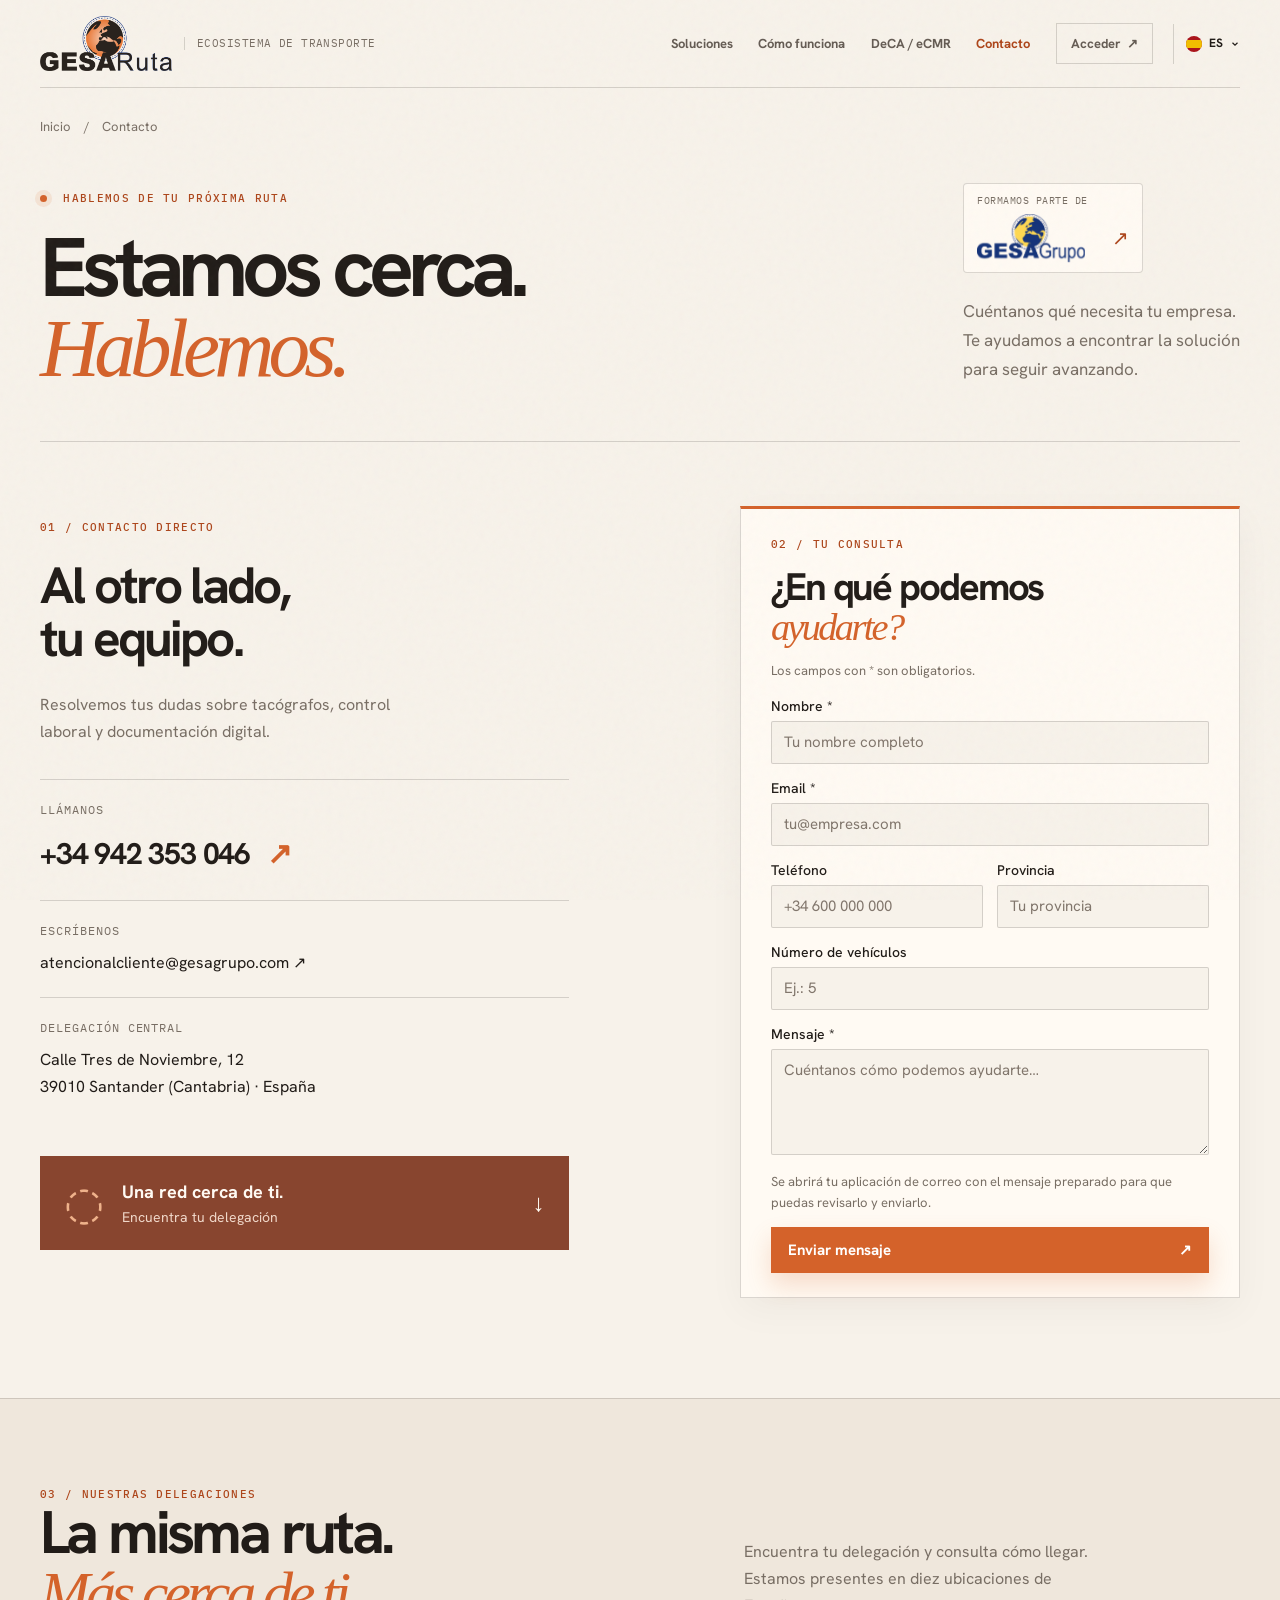
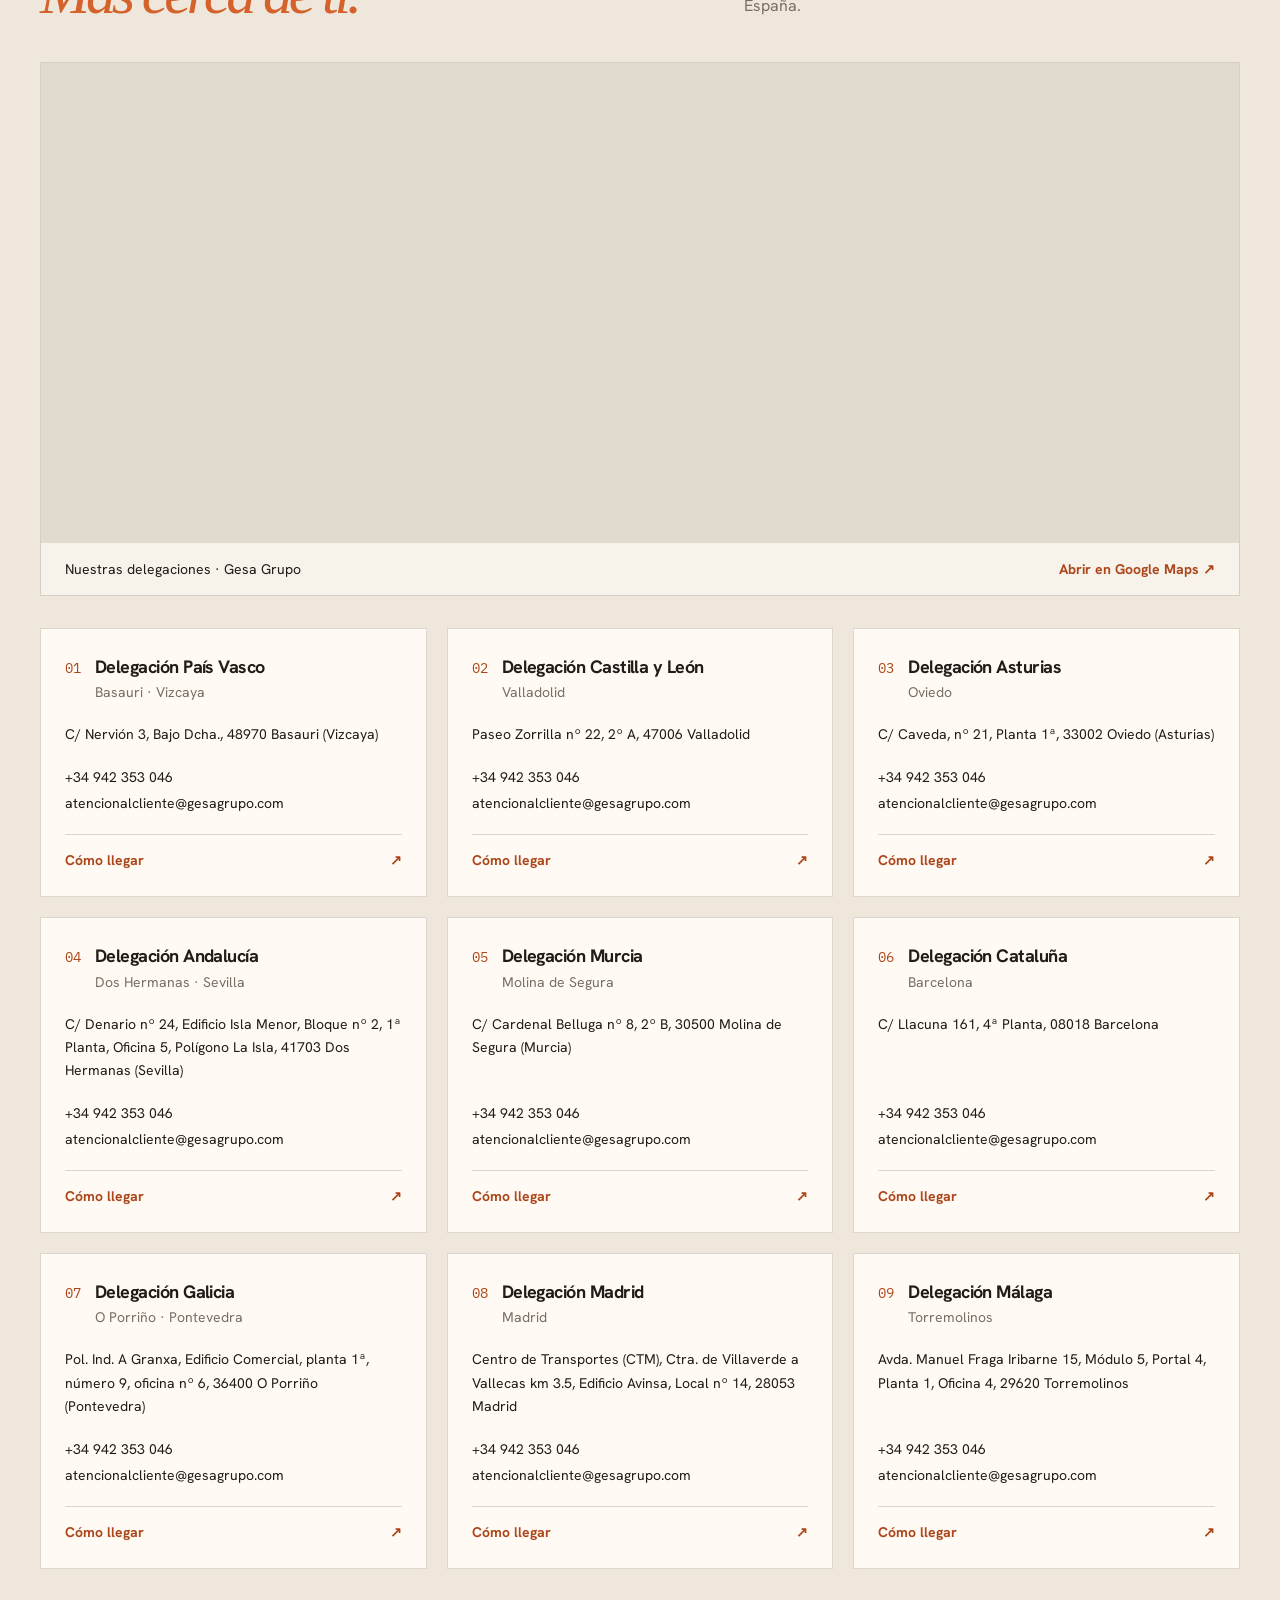
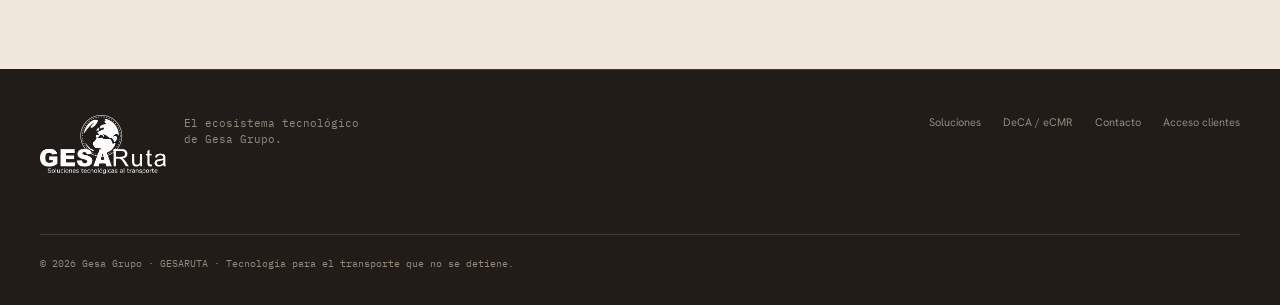
==== commit 0e570a1e: "Oculta la barra de Google Translate Refuerza la ocultación de la barra superior de Google Translate " ====
--- a/contacto/index.html
+++ b/contacto/index.html
@@ -1,5 +1,5 @@
 <!doctype html>
-<html lang="es"><head><meta charset="utf-8"><meta name="viewport" content="width=device-width, initial-scale=1"><meta name="description" content="Contacta con el equipo de GESARUTA. Consulta nuestras delegaciones y cuéntanos qué necesita tu empresa de transporte."><meta name="theme-color" content="#f7f2ea"><title>Contacto · GESARUTA</title><link rel="icon" type="image/png" href="/assets/gesaruta-logo.png"><link rel="stylesheet" href="/styles.css?v=selection-2"><link rel="stylesheet" href="/contacto/contacto.css">
+<html lang="es"><head><meta charset="utf-8"><meta name="viewport" content="width=device-width, initial-scale=1"><meta name="description" content="Contacta con el equipo de GESARUTA. Consulta nuestras delegaciones y cuéntanos qué necesita tu empresa de transporte."><meta name="theme-color" content="#f7f2ea"><title>Contacto · GESARUTA</title><link rel="icon" type="image/png" href="/assets/gesaruta-logo.png"><link rel="stylesheet" href="/styles.css?v=translation-banner-2"><link rel="stylesheet" href="/contacto/contacto.css">
     <!-- Google tag (gtag.js) -->
     <script async src="https://www.googletagmanager.com/gtag/js?id=G-MJ1S7P0BSZ"></script>
     <script>
--- a/styles.css
+++ b/styles.css
@@ -42,3 +42,4 @@
 @media(max-width:650px){.footer-brand-copy{padding-left:0;border-left:0}}
 #google_translate_element{position:absolute;width:1px;height:1px;overflow:hidden;clip:rect(0 0 0 0);white-space:nowrap}
 @media(max-width:650px){.documentation-grid{gap:26px}.deca-card{min-height:380px;margin-bottom:0}.documentation-copy{padding-top:0}}
+.goog-te-banner-frame.skiptranslate{display:none!important}body{top:0!important}.goog-te-balloon-frame{display:none!important}.goog-text-highlight{background:transparent!important;box-shadow:none!important}
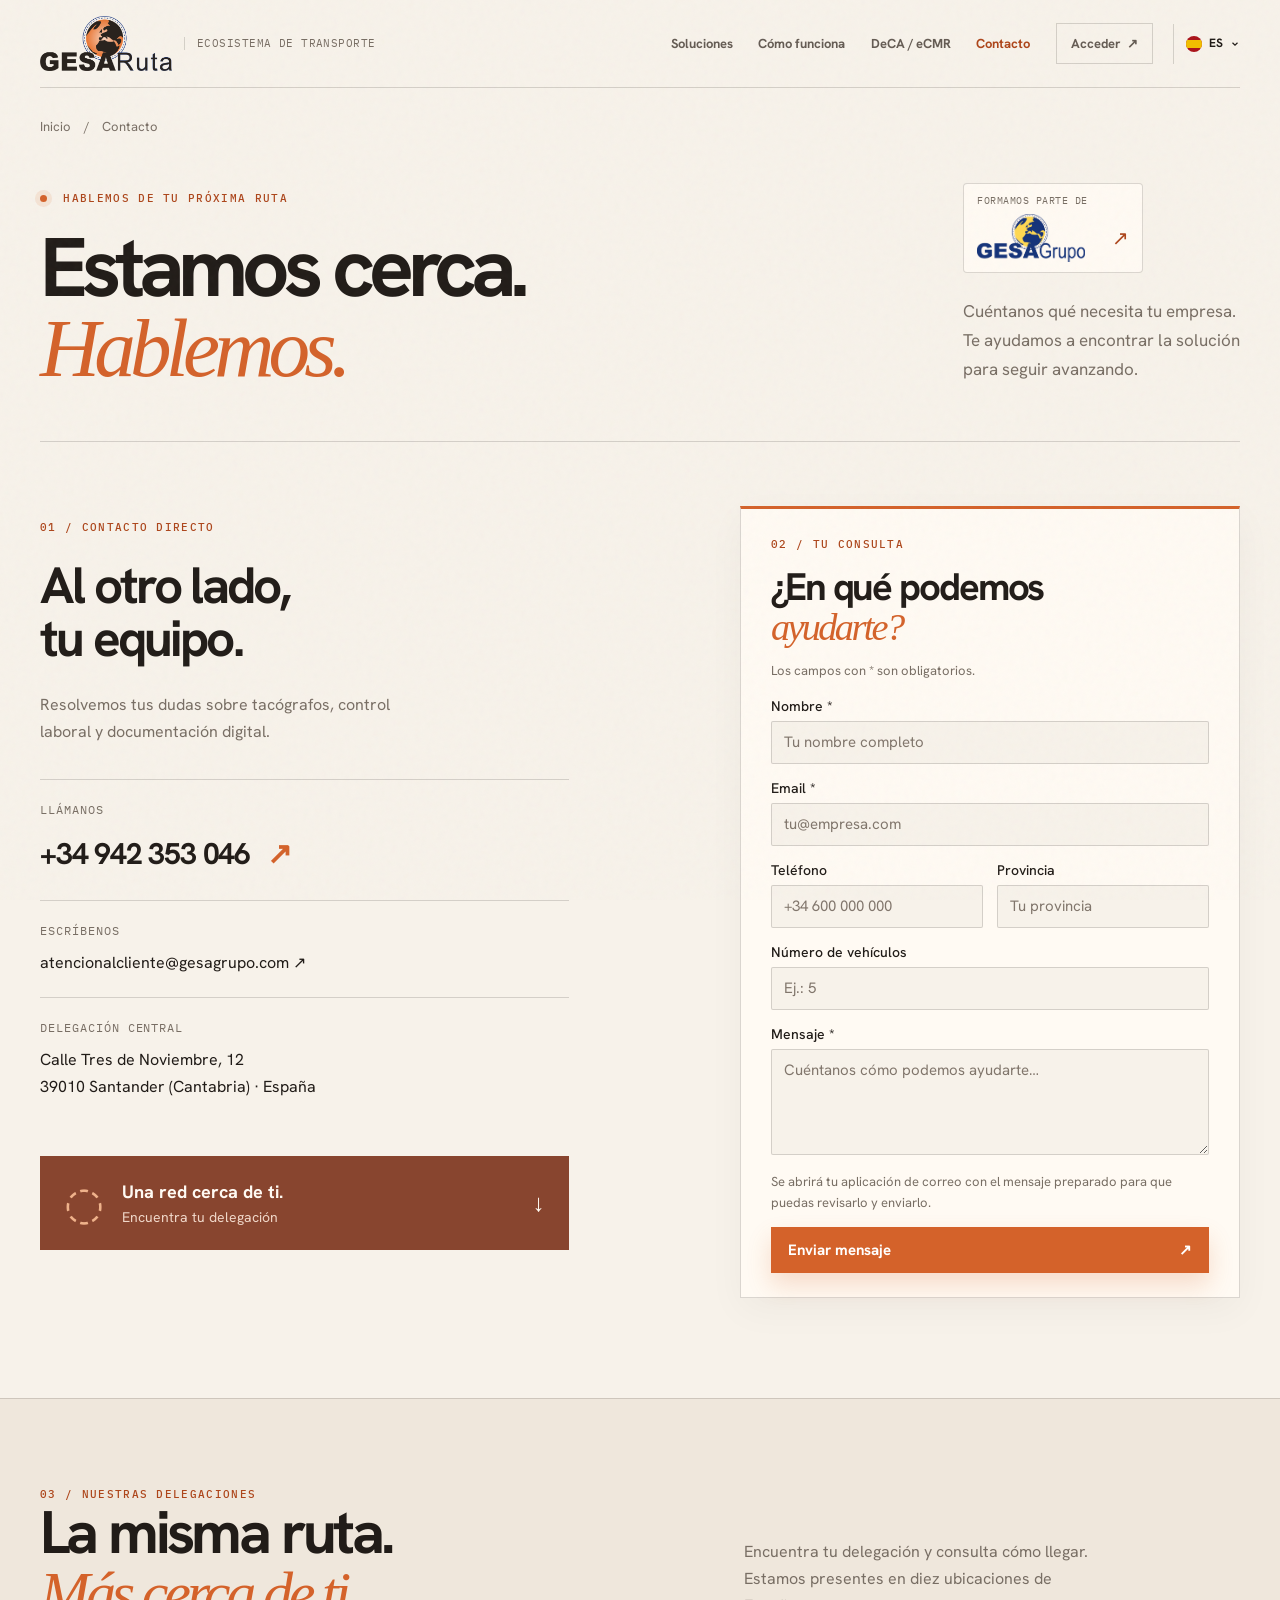
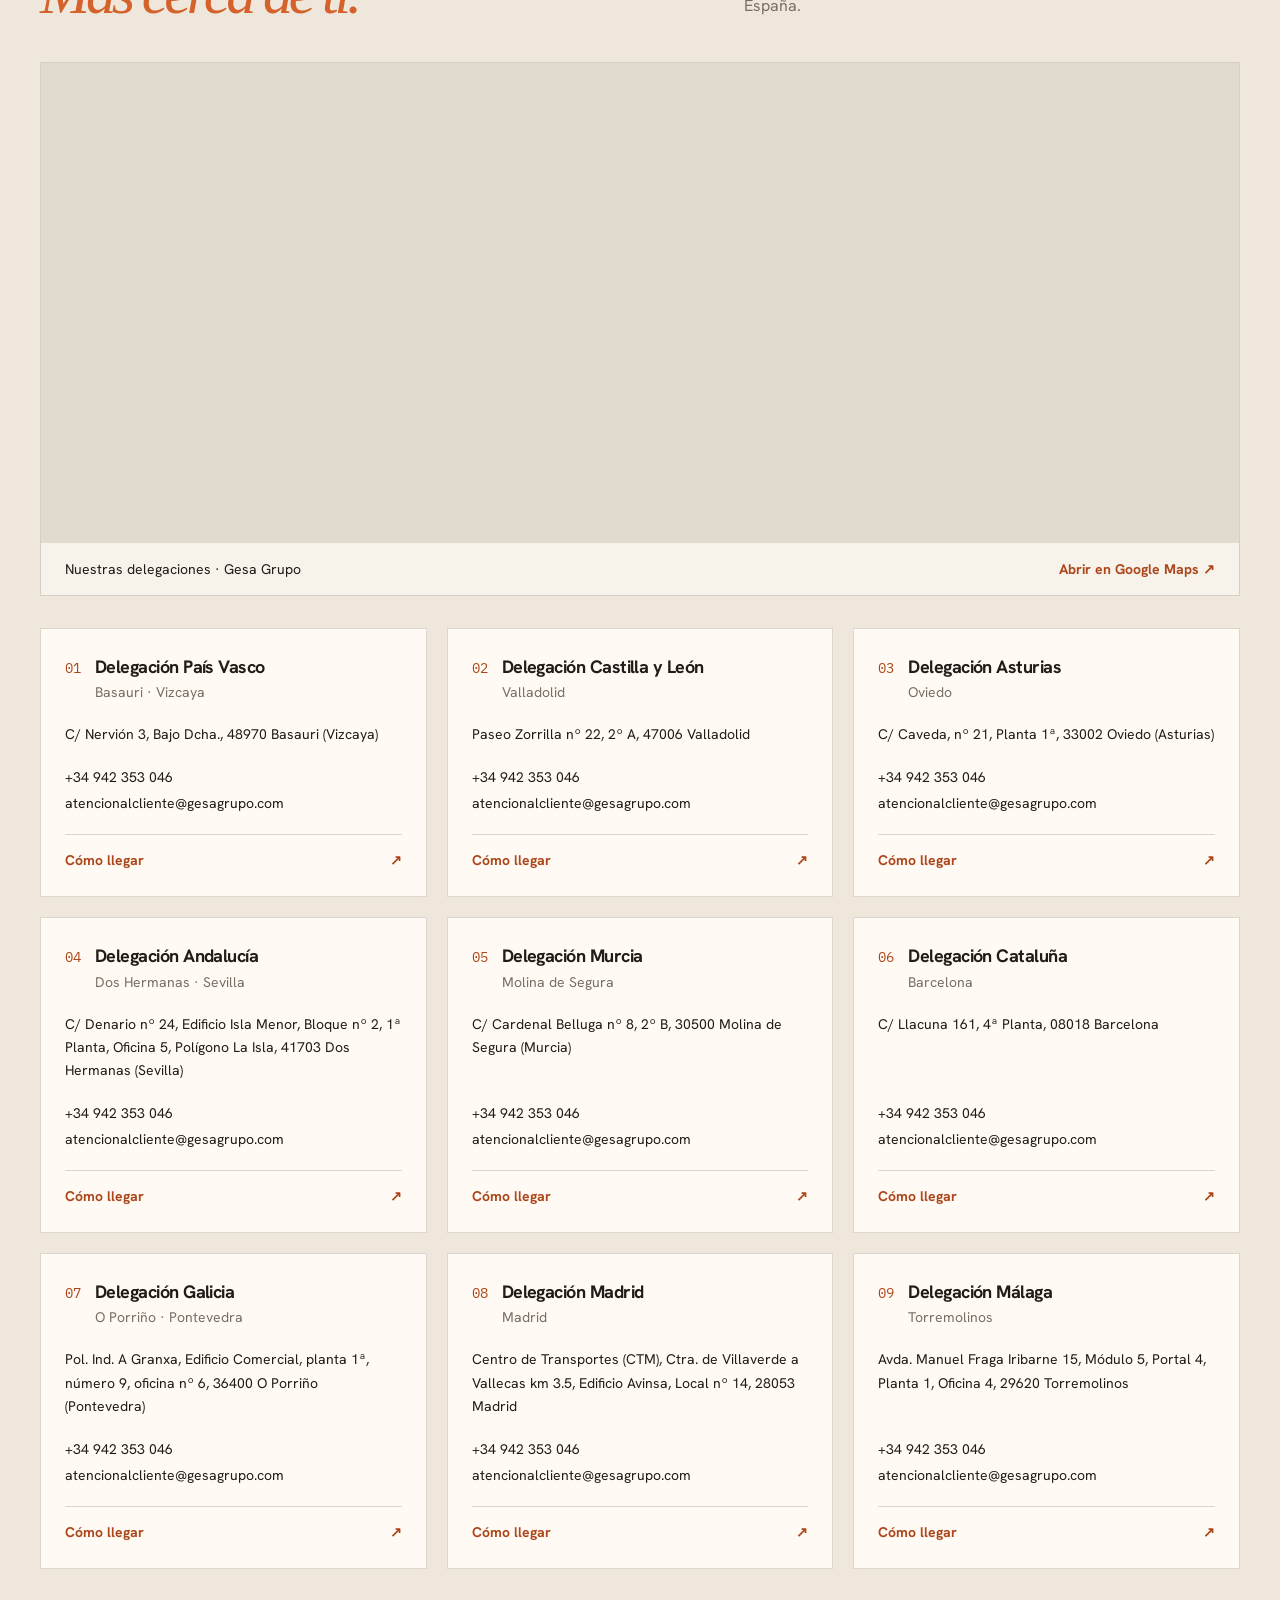
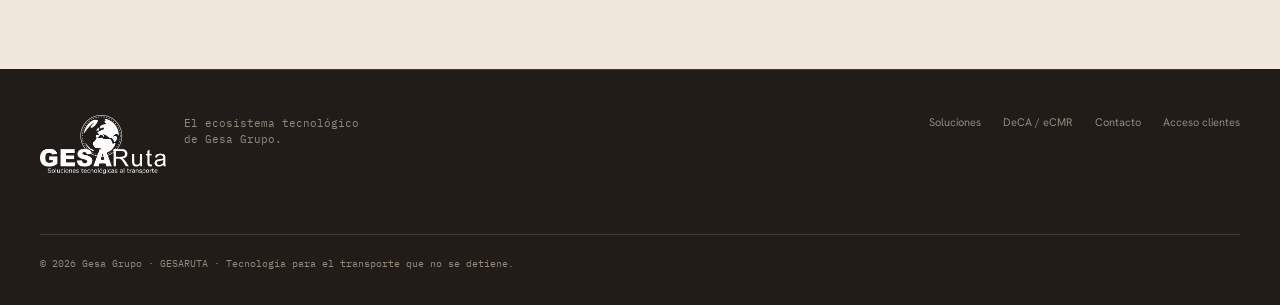
==== commit c5092a8b: "Traduce la web sin mostrar la barra de Google Sustituye el widget visual de Google Translate por una" ====
--- a/contacto/index.html
+++ b/contacto/index.html
@@ -8,17 +8,7 @@
       gtag('js', new Date());
       gtag('config', 'G-MJ1S7P0BSZ');
     </script>
-    <script>
-      function googleTranslateElementInit() {
-        new google.translate.TranslateElement({
-          pageLanguage: 'es',
-          includedLanguages: 'ca,eu,gl,en,fr,de,it,pt',
-          autoDisplay: false,
-        }, 'google_translate_element');
-      }
-    </script>
-    <script src="https://translate.google.com/translate_a/element.js?cb=googleTranslateElementInit" defer></script>
-</head><body><div id="google_translate_element" aria-hidden="true"></div><div class="grain" aria-hidden="true"></div>    <header class="site-header">
+</head><body><div class="grain" aria-hidden="true"></div>    <header class="site-header">
       <a class="brand" href="/#inicio" aria-label="GESARUTA, volver al inicio">
         <img src="/assets/gesaruta-logo.png" alt="GESARUTA">
         <span>ecosistema de transporte</span>
@@ -147,4 +137,4 @@
         <p class="footer-legal">© 2026 Gesa Grupo · GESARUTA · Tecnología para el transporte que no se detiene.</p>
       </div>
     </footer>
-<script src="/script.js?v=selection-2" defer></script><script src="/contacto/contacto.js" defer></script></body></html>
+<script src="/script.js?v=translate-direct-1" defer></script><script src="/contacto/contacto.js" defer></script></body></html>
--- a/styles.css
+++ b/styles.css
@@ -40,6 +40,4 @@
 .footer-brand>a{display:block}.footer-brand img{filter:none;opacity:1}
 .footer-brand-copy{padding-left:18px;border-left:1px solid rgba(247,242,234,.2)}.footer-brand p{padding-left:0;border-left:0}.footer-brand address{margin-top:14px;color:#bdb0a2;font:10px/1.55 IBMPlexMono,monospace;font-style:normal}.footer-brand address span{display:block;margin-bottom:4px;color:#e78a59;font-size:9px;letter-spacing:.08em}
 @media(max-width:650px){.footer-brand-copy{padding-left:0;border-left:0}}
-#google_translate_element{position:absolute;width:1px;height:1px;overflow:hidden;clip:rect(0 0 0 0);white-space:nowrap}
 @media(max-width:650px){.documentation-grid{gap:26px}.deca-card{min-height:380px;margin-bottom:0}.documentation-copy{padding-top:0}}
-.goog-te-banner-frame.skiptranslate{display:none!important}body{top:0!important}.goog-te-balloon-frame{display:none!important}.goog-text-highlight{background:transparent!important;box-shadow:none!important}
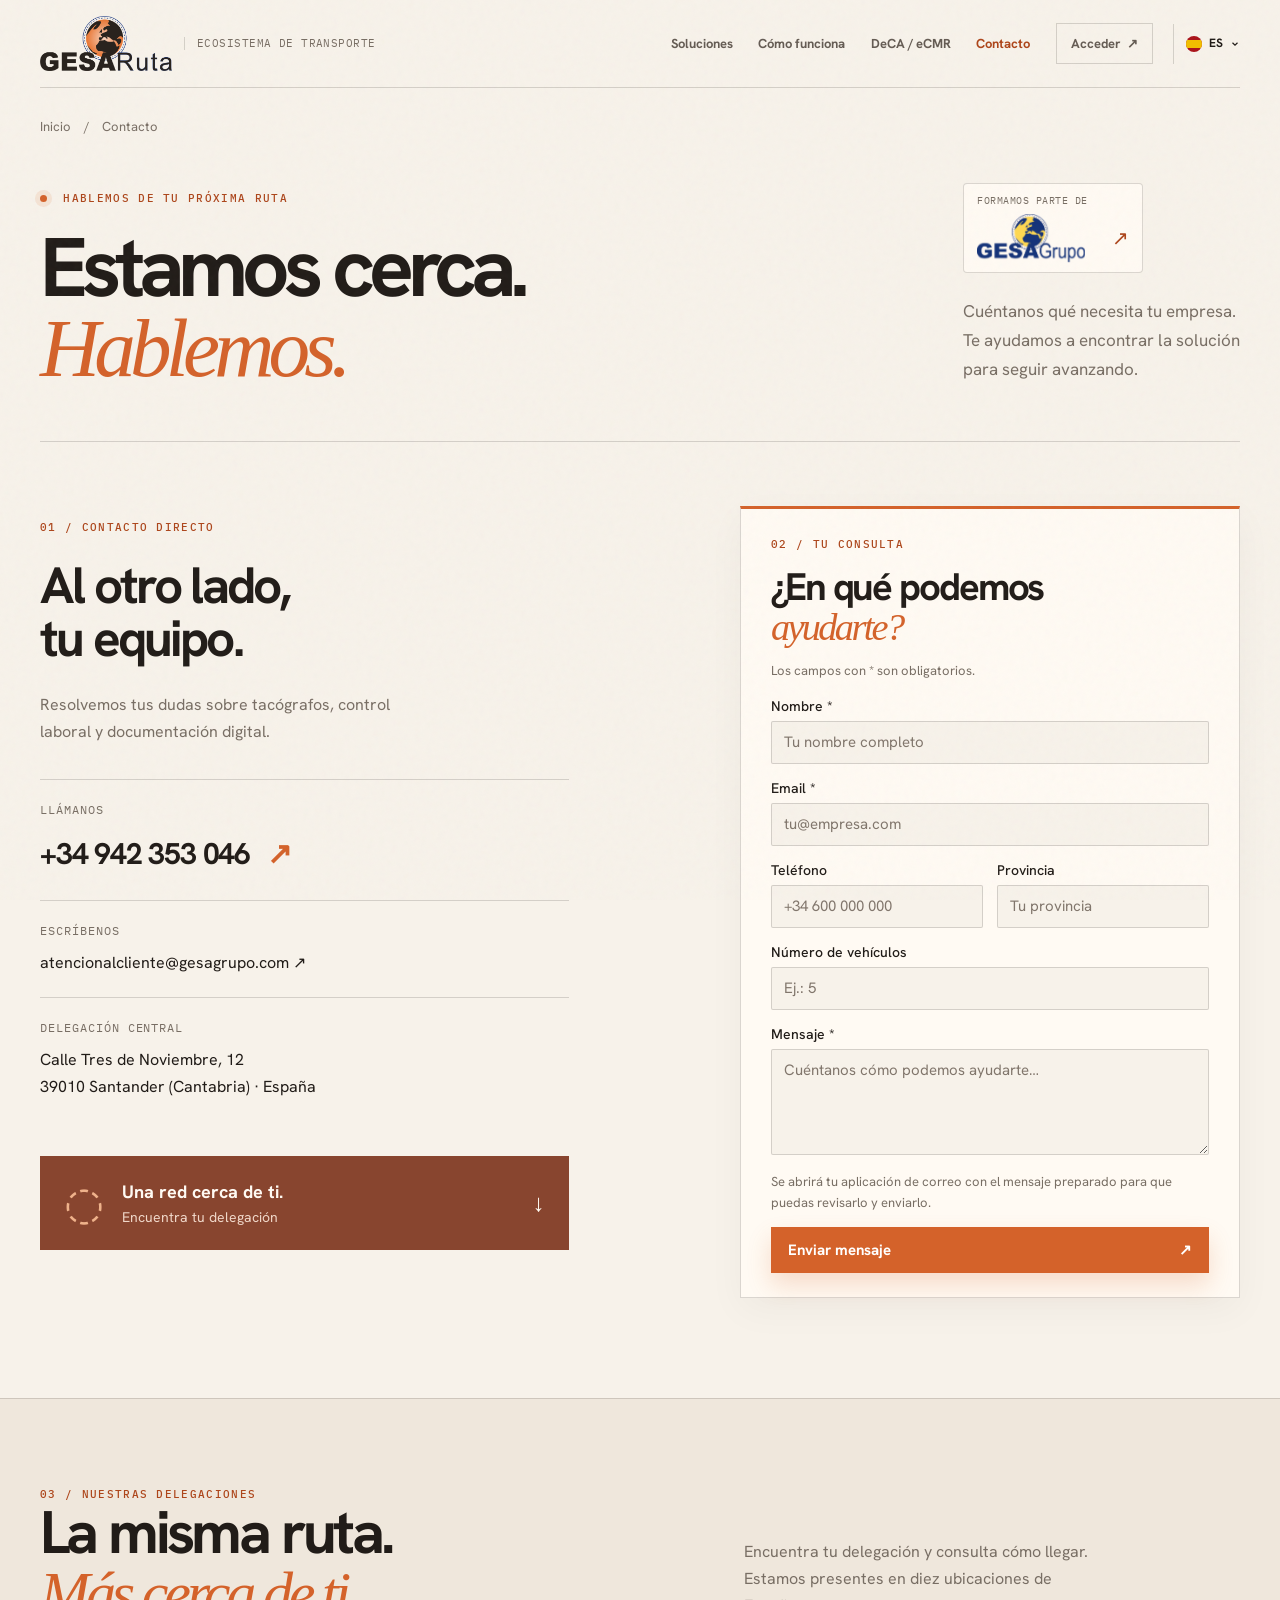
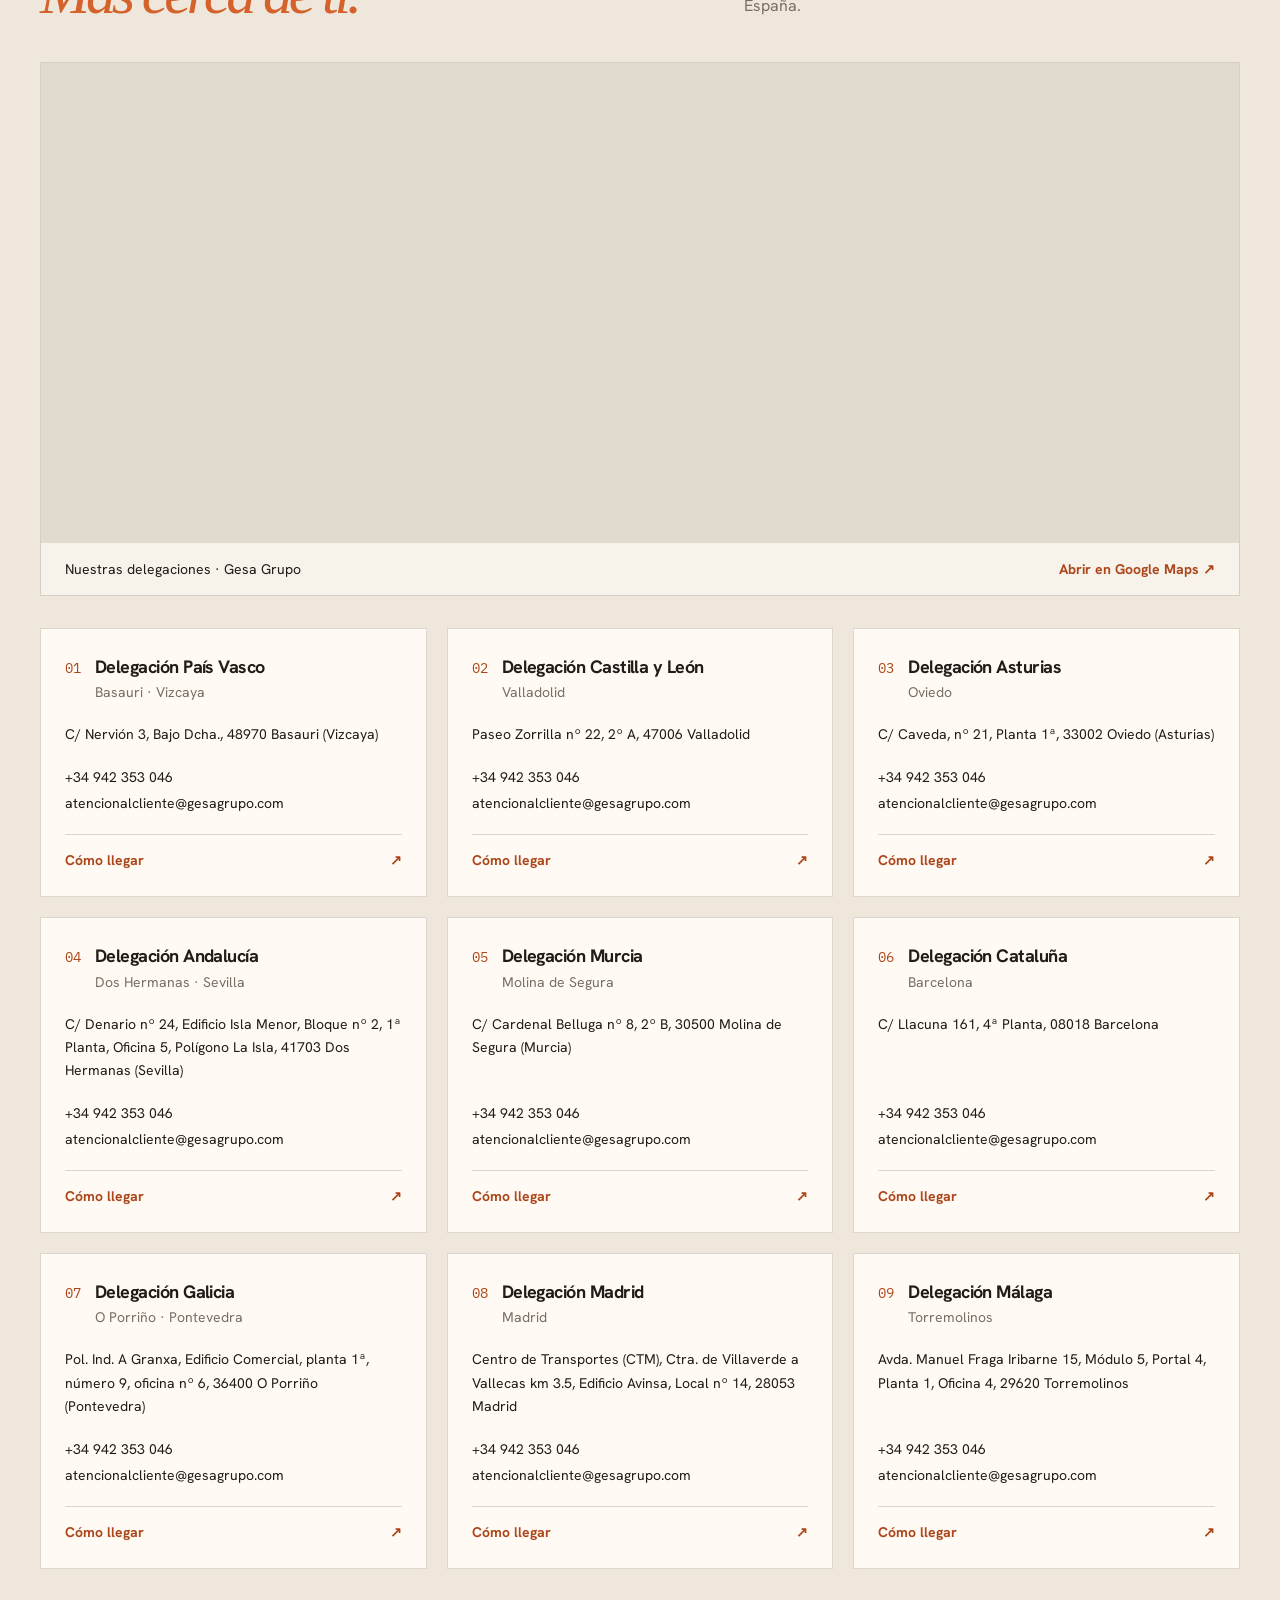
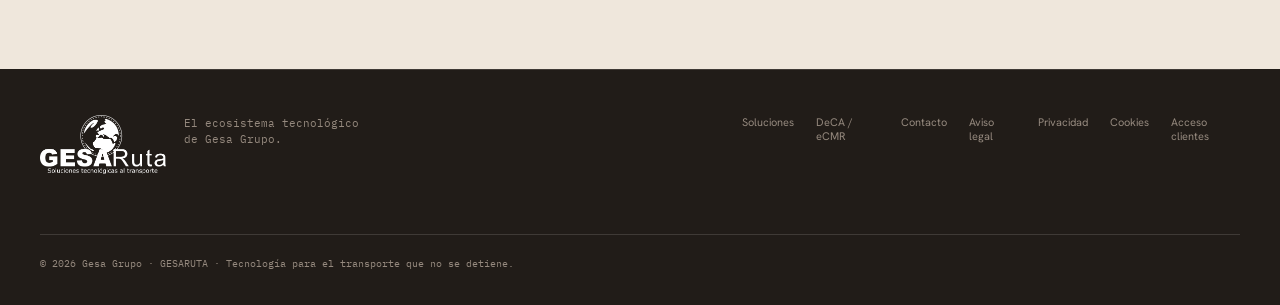
==== commit 070fb194: "Añade aviso legal y políticas de GESARUTA Incorpora una página legal con aviso legal, privacidad, té" ====
--- a/contacto/index.html
+++ b/contacto/index.html
@@ -133,7 +133,7 @@
 </main>    <footer class="site-footer">
       <div class="shell footer-inner">
         <div class="footer-brand"><a href="/#inicio"><img src="/assets/gesaruta-logo-white.png" alt="GESARUTA"></a><p>El ecosistema tecnológico<br>de Gesa Grupo.</p></div>
-        <div class="footer-links"><a href="/#soluciones">Soluciones</a><a href="https://deca.gesaruta.com/deca">DeCA / eCMR</a><a href="/contacto/">Contacto</a><a href="https://deca.gesaruta.com">Acceso clientes</a></div>
+        <div class="footer-links"><a href="/#soluciones">Soluciones</a><a href="https://deca.gesaruta.com/deca">DeCA / eCMR</a><a href="/contacto/">Contacto</a><a href="/legal/#aviso-legal">Aviso legal</a><a href="/legal/#privacidad">Privacidad</a><a href="/legal/#cookies">Cookies</a><a href="https://deca.gesaruta.com">Acceso clientes</a></div>
         <p class="footer-legal">© 2026 Gesa Grupo · GESARUTA · Tecnología para el transporte que no se detiene.</p>
       </div>
     </footer>
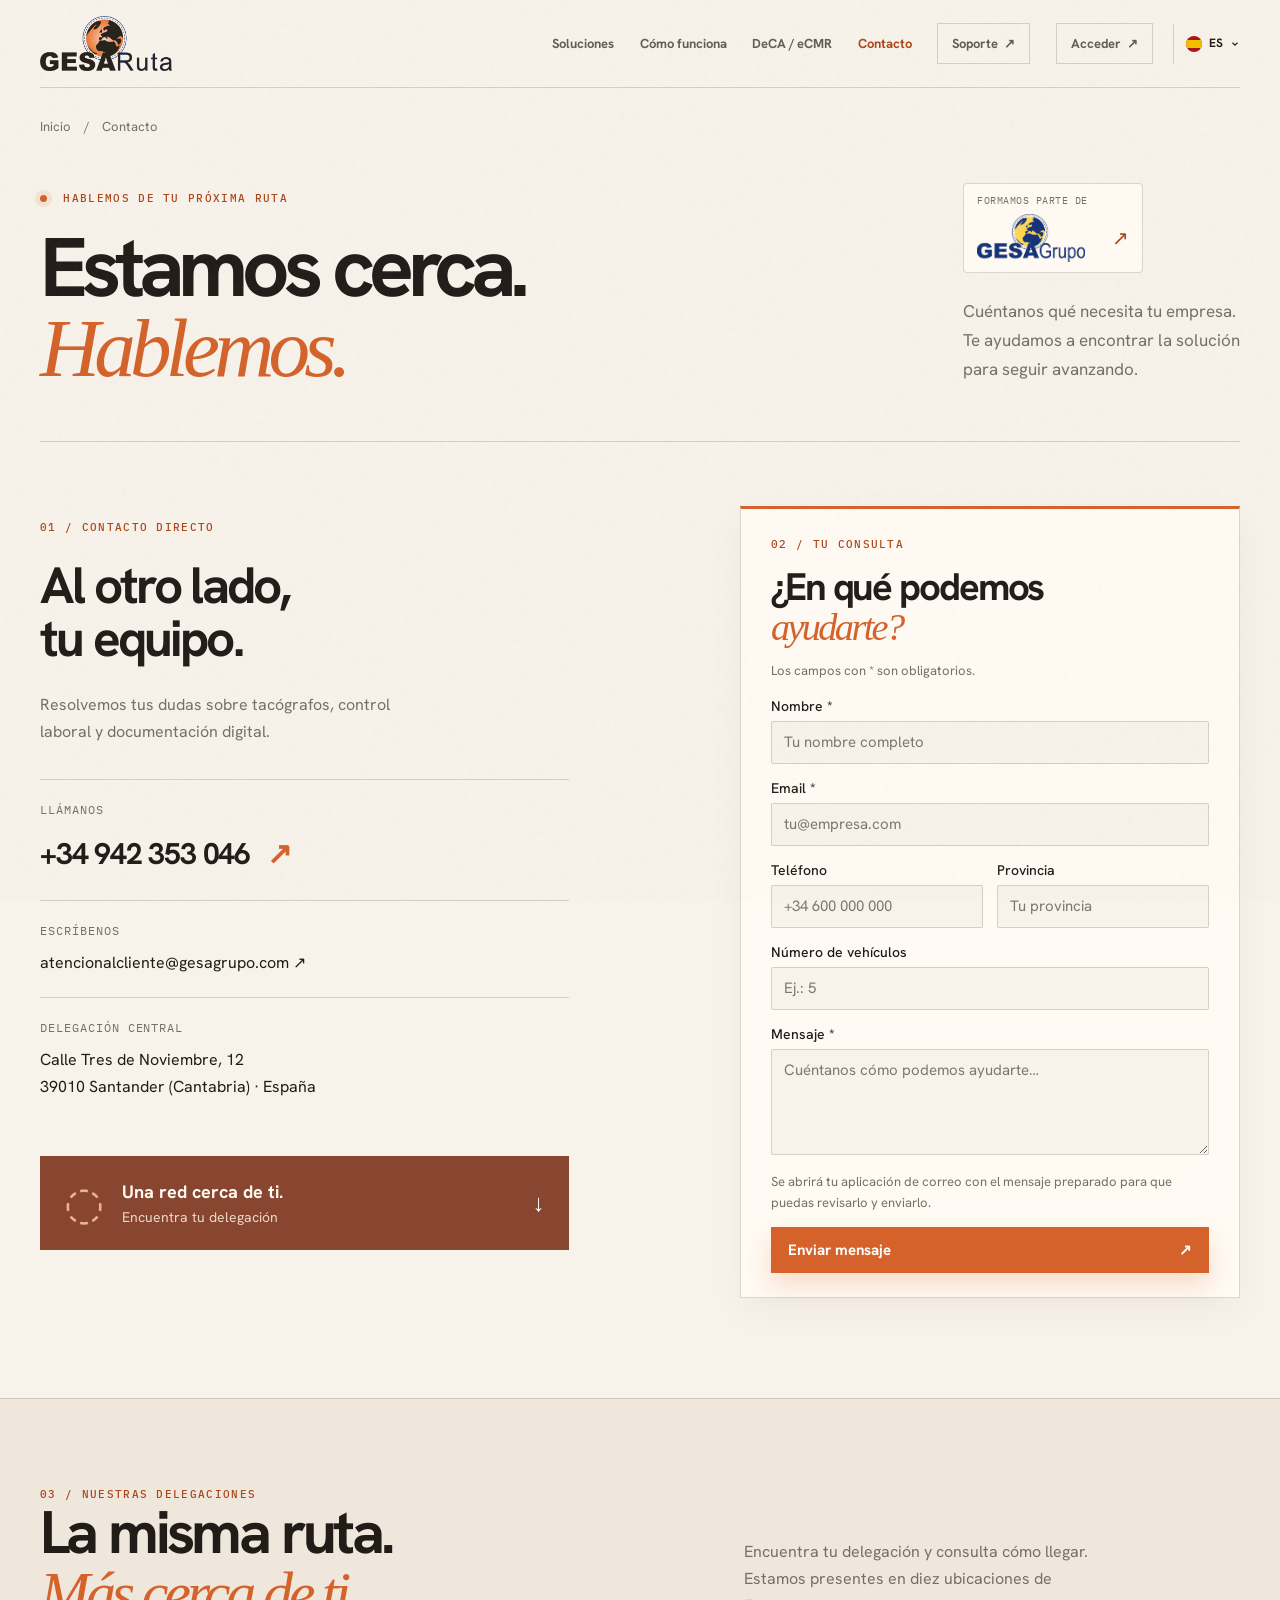
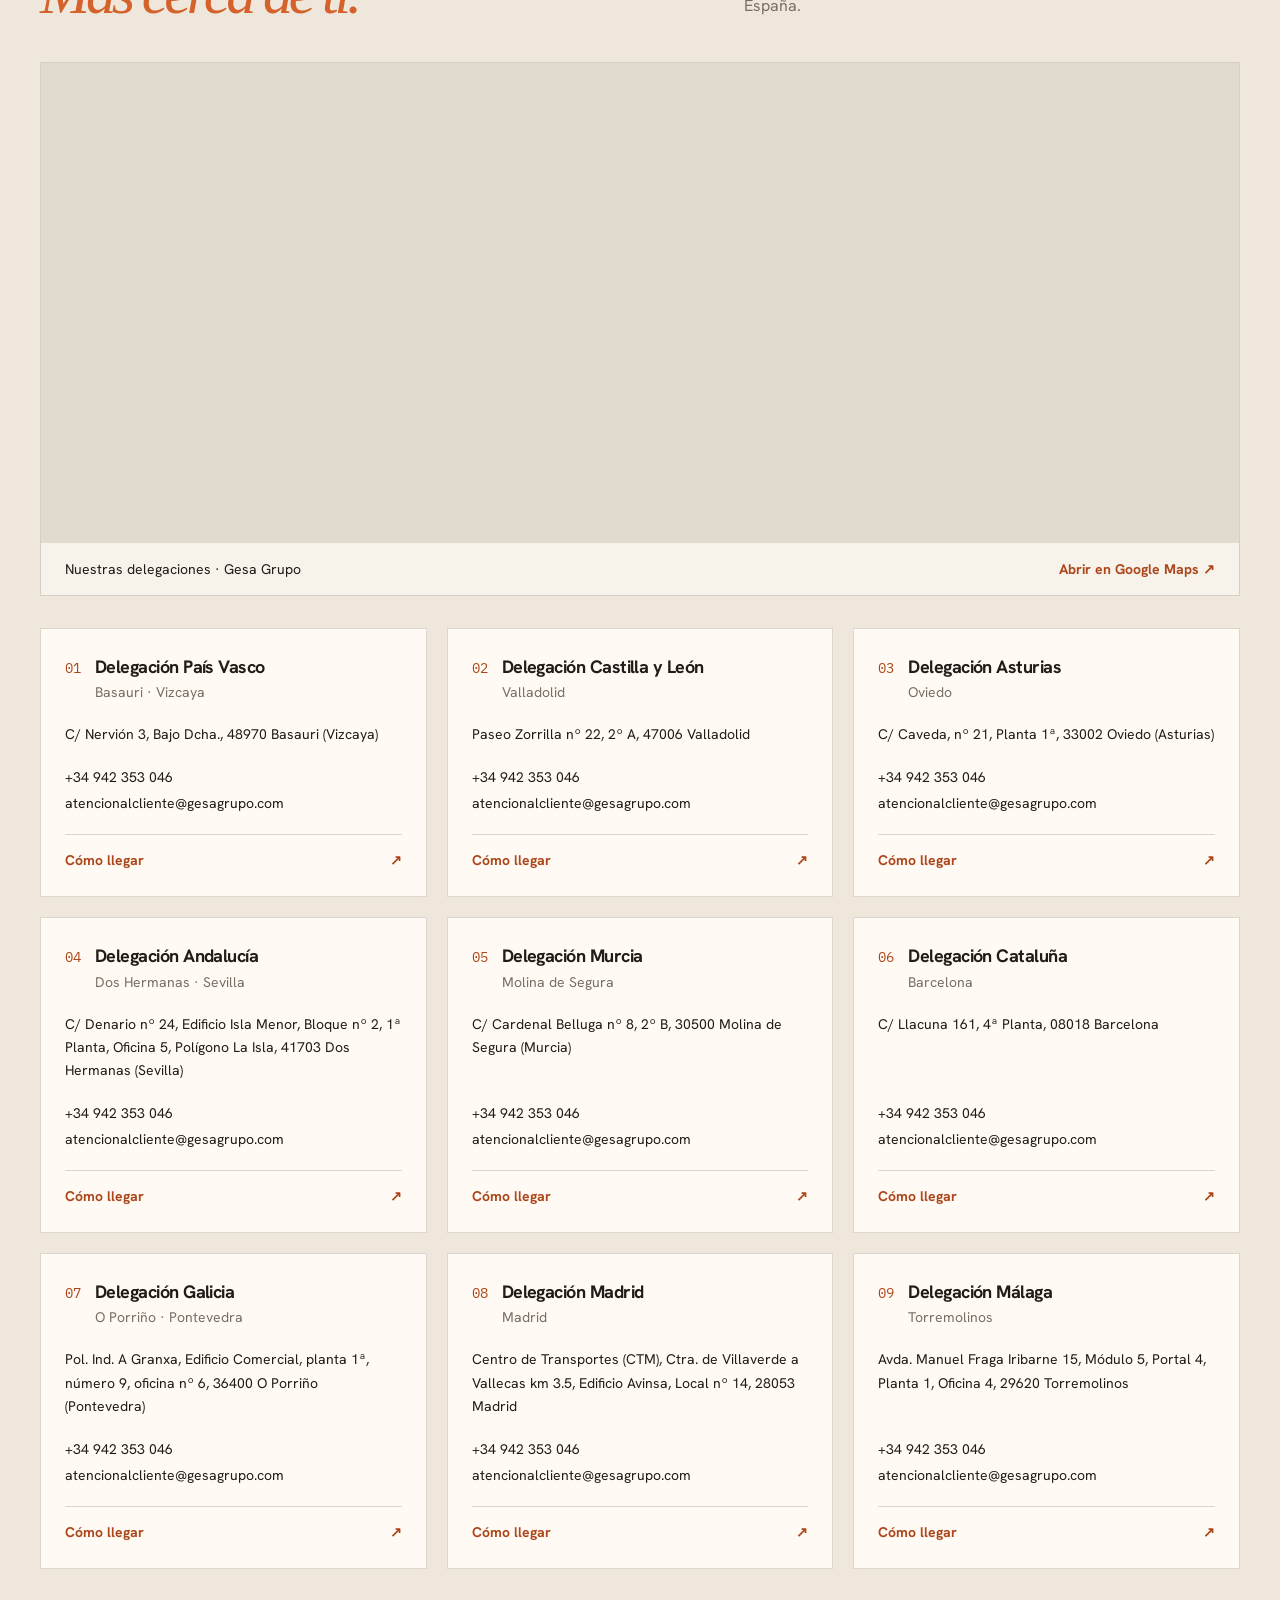
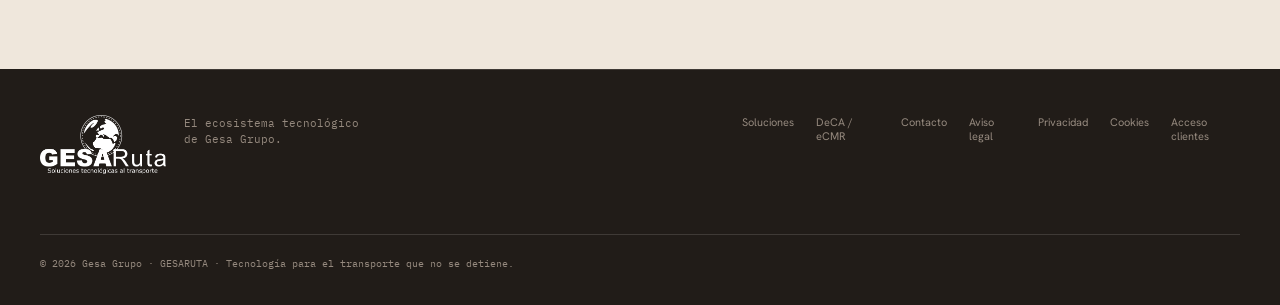
==== commit 4799cb2e: "Actualiza el encabezado y añade soporte remoto Elimina el texto descriptivo junto al logotipo en los" ====
--- a/contacto/index.html
+++ b/contacto/index.html
@@ -11,7 +11,6 @@
 </head><body><div class="grain" aria-hidden="true"></div>    <header class="site-header">
       <a class="brand" href="/#inicio" aria-label="GESARUTA, volver al inicio">
         <img src="/assets/gesaruta-logo.png" alt="GESARUTA">
-        <span>ecosistema de transporte</span>
       </a>
       <button class="menu-toggle" type="button" aria-expanded="false" aria-controls="main-navigation">
         <span></span><span></span><span class="sr-only">Abrir menú</span>
@@ -21,6 +20,7 @@
         <a href="/#como-funciona">Cómo funciona</a>
         <a href="/#documentacion">DeCA / eCMR</a>
         <a href="/contacto/" aria-current="page">Contacto</a>
+        <a class="nav-login nav-support" href="https://download.anydesk.com/AnyDesk.exe" target="_blank" rel="noopener noreferrer">Soporte <span aria-hidden="true">↗</span></a>
         <a class="nav-login" href="https://deca.gesaruta.com">Acceder <span aria-hidden="true">↗</span></a>
       </nav>
       <div class="language-selector">
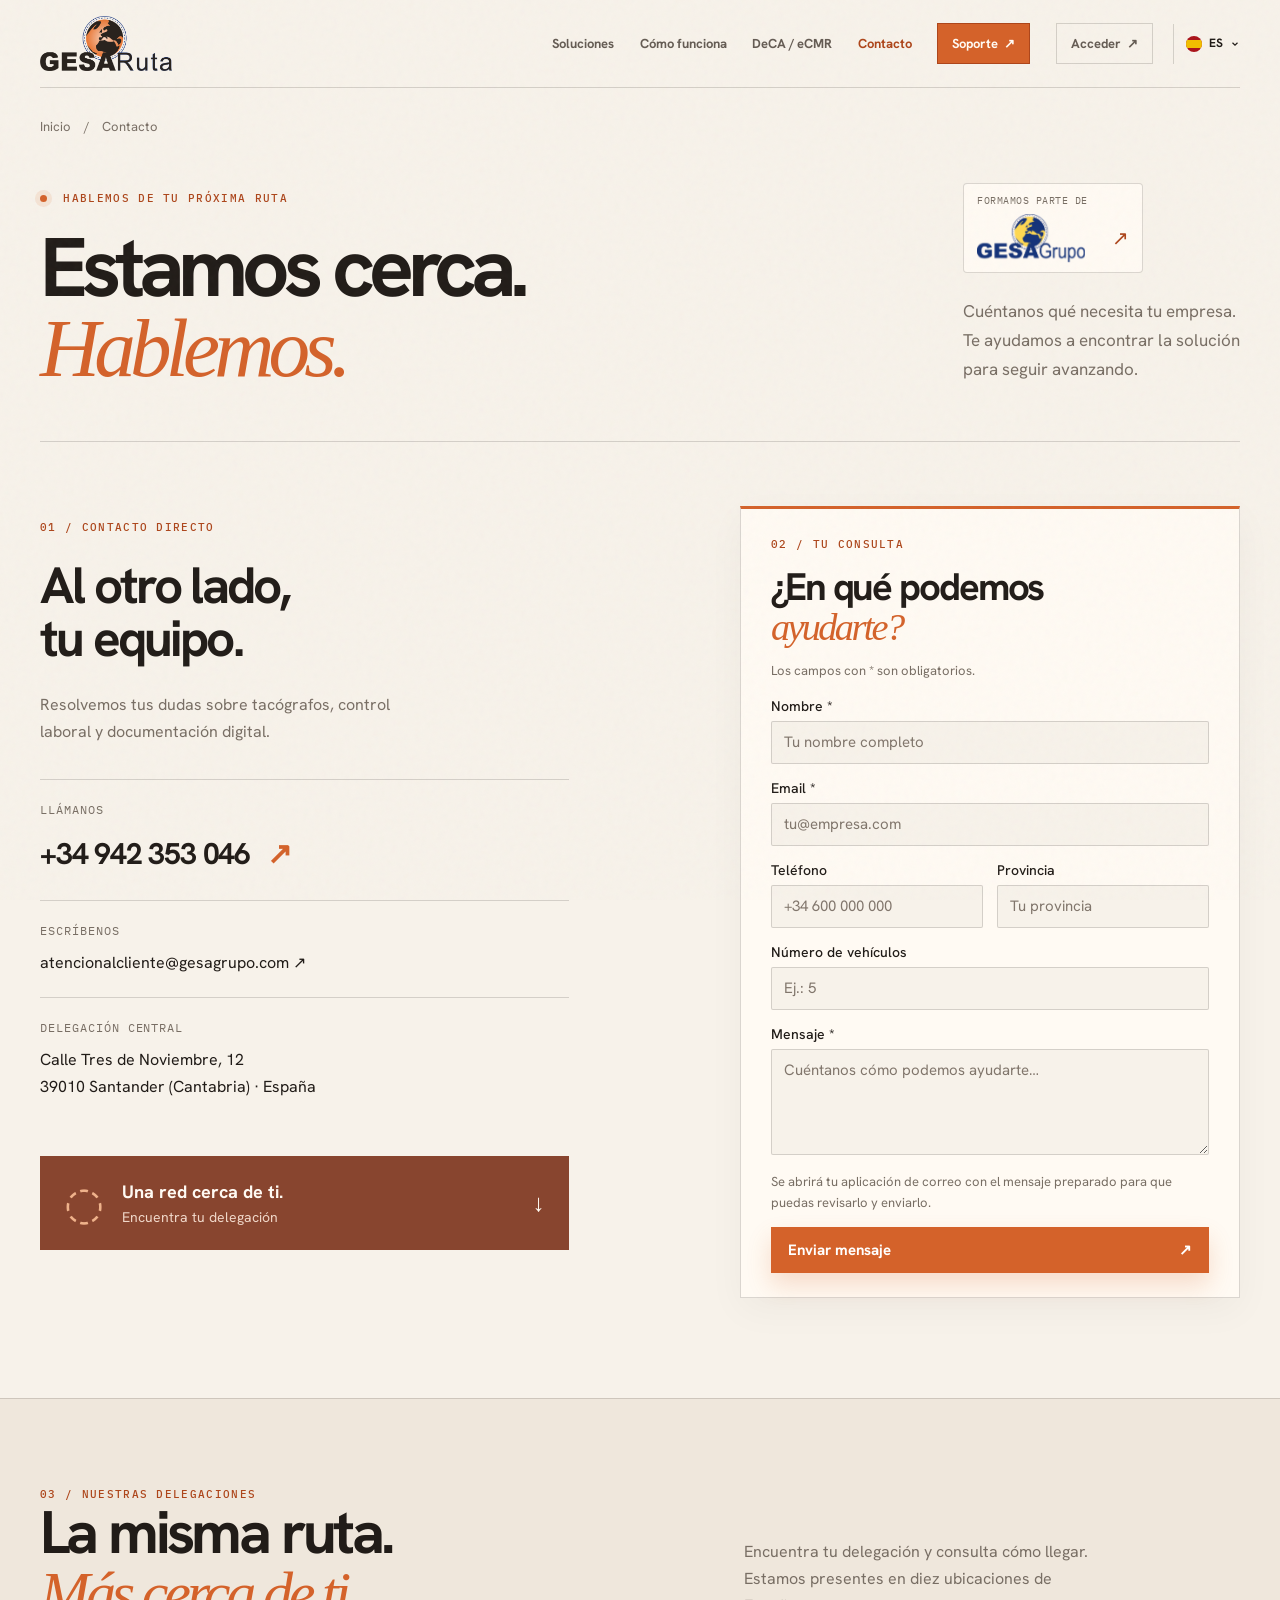
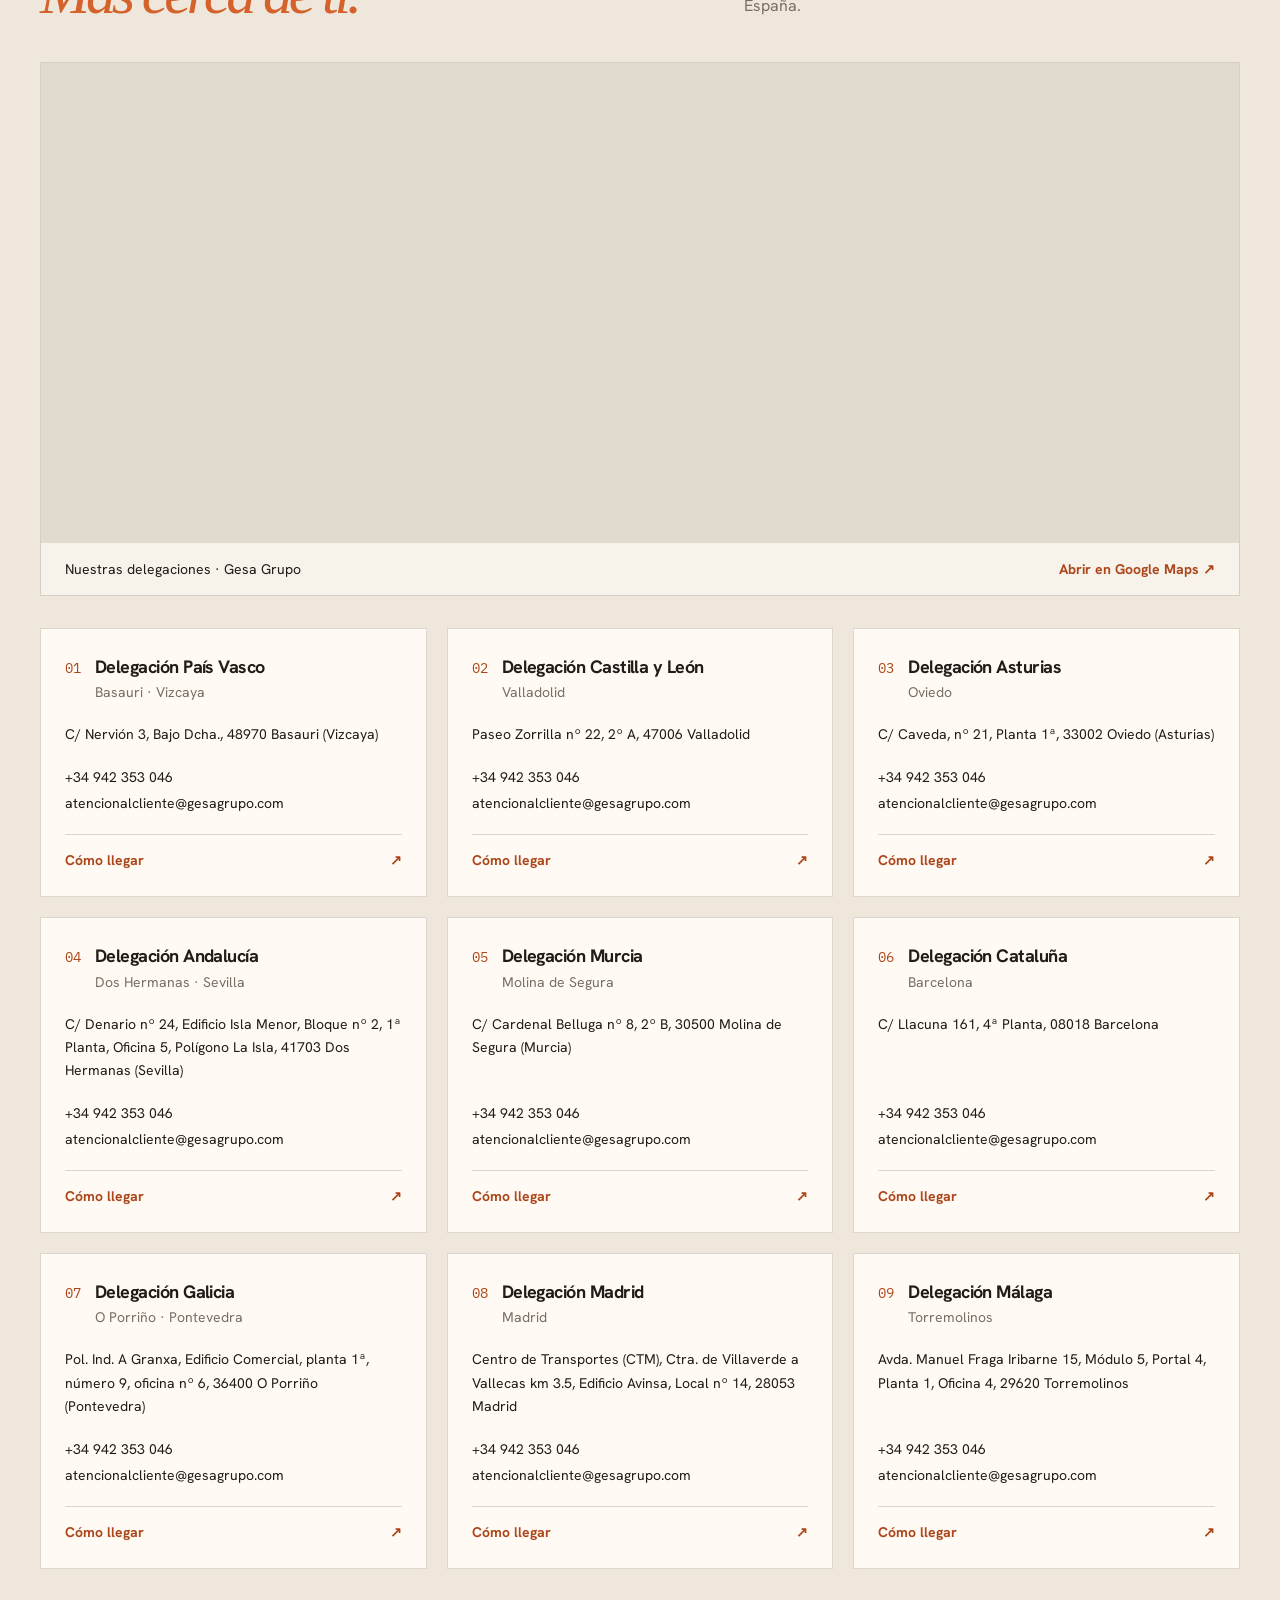
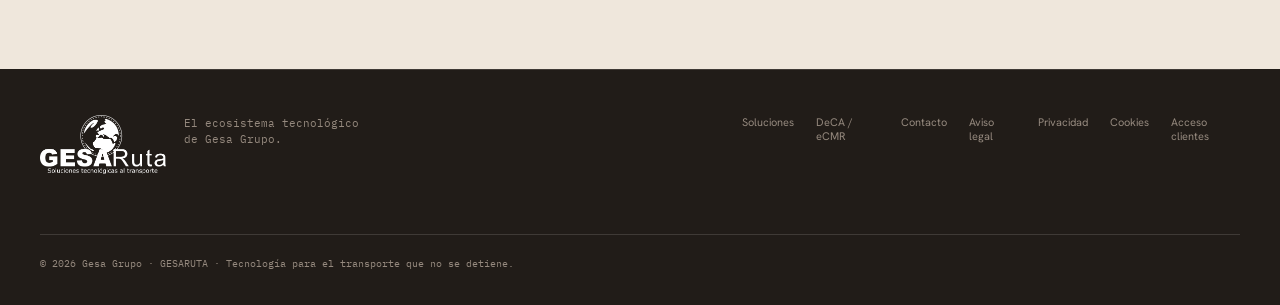
==== commit 47706dc6: "Destaca el botón de soporte en naranja Aplica tonos naranjas al acceso de soporte y actualiza la ver" ====
--- a/contacto/index.html
+++ b/contacto/index.html
@@ -1,5 +1,5 @@
 <!doctype html>
-<html lang="es"><head><meta charset="utf-8"><meta name="viewport" content="width=device-width, initial-scale=1"><meta name="description" content="Contacta con el equipo de GESARUTA. Consulta nuestras delegaciones y cuéntanos qué necesita tu empresa de transporte."><meta name="theme-color" content="#f7f2ea"><title>Contacto · GESARUTA</title><link rel="icon" type="image/png" href="/assets/gesaruta-logo.png"><link rel="stylesheet" href="/styles.css?v=translation-banner-2"><link rel="stylesheet" href="/contacto/contacto.css">
+<html lang="es"><head><meta charset="utf-8"><meta name="viewport" content="width=device-width, initial-scale=1"><meta name="description" content="Contacta con el equipo de GESARUTA. Consulta nuestras delegaciones y cuéntanos qué necesita tu empresa de transporte."><meta name="theme-color" content="#f7f2ea"><title>Contacto · GESARUTA</title><link rel="icon" type="image/png" href="/assets/gesaruta-logo.png"><link rel="stylesheet" href="/styles.css?v=support-orange-1"><link rel="stylesheet" href="/contacto/contacto.css">
     <!-- Google tag (gtag.js) -->
     <script async src="https://www.googletagmanager.com/gtag/js?id=G-MJ1S7P0BSZ"></script>
     <script>
--- a/styles.css
+++ b/styles.css
@@ -41,3 +41,5 @@
 .footer-brand-copy{padding-left:18px;border-left:1px solid rgba(247,242,234,.2)}.footer-brand p{padding-left:0;border-left:0}.footer-brand address{margin-top:14px;color:#bdb0a2;font:10px/1.55 IBMPlexMono,monospace;font-style:normal}.footer-brand address span{display:block;margin-bottom:4px;color:#e78a59;font-size:9px;letter-spacing:.08em}
 @media(max-width:650px){.footer-brand-copy{padding-left:0;border-left:0}}
 @media(max-width:650px){.documentation-grid{gap:26px}.deca-card{min-height:380px;margin-bottom:0}.documentation-copy{padding-top:0}}
+
+.nav-support{border-color:var(--orange-dark);background:var(--orange);color:#fffaf3!important}.nav-support:hover{border-color:var(--orange-dark);background:var(--orange-dark);color:#fffaf3!important}
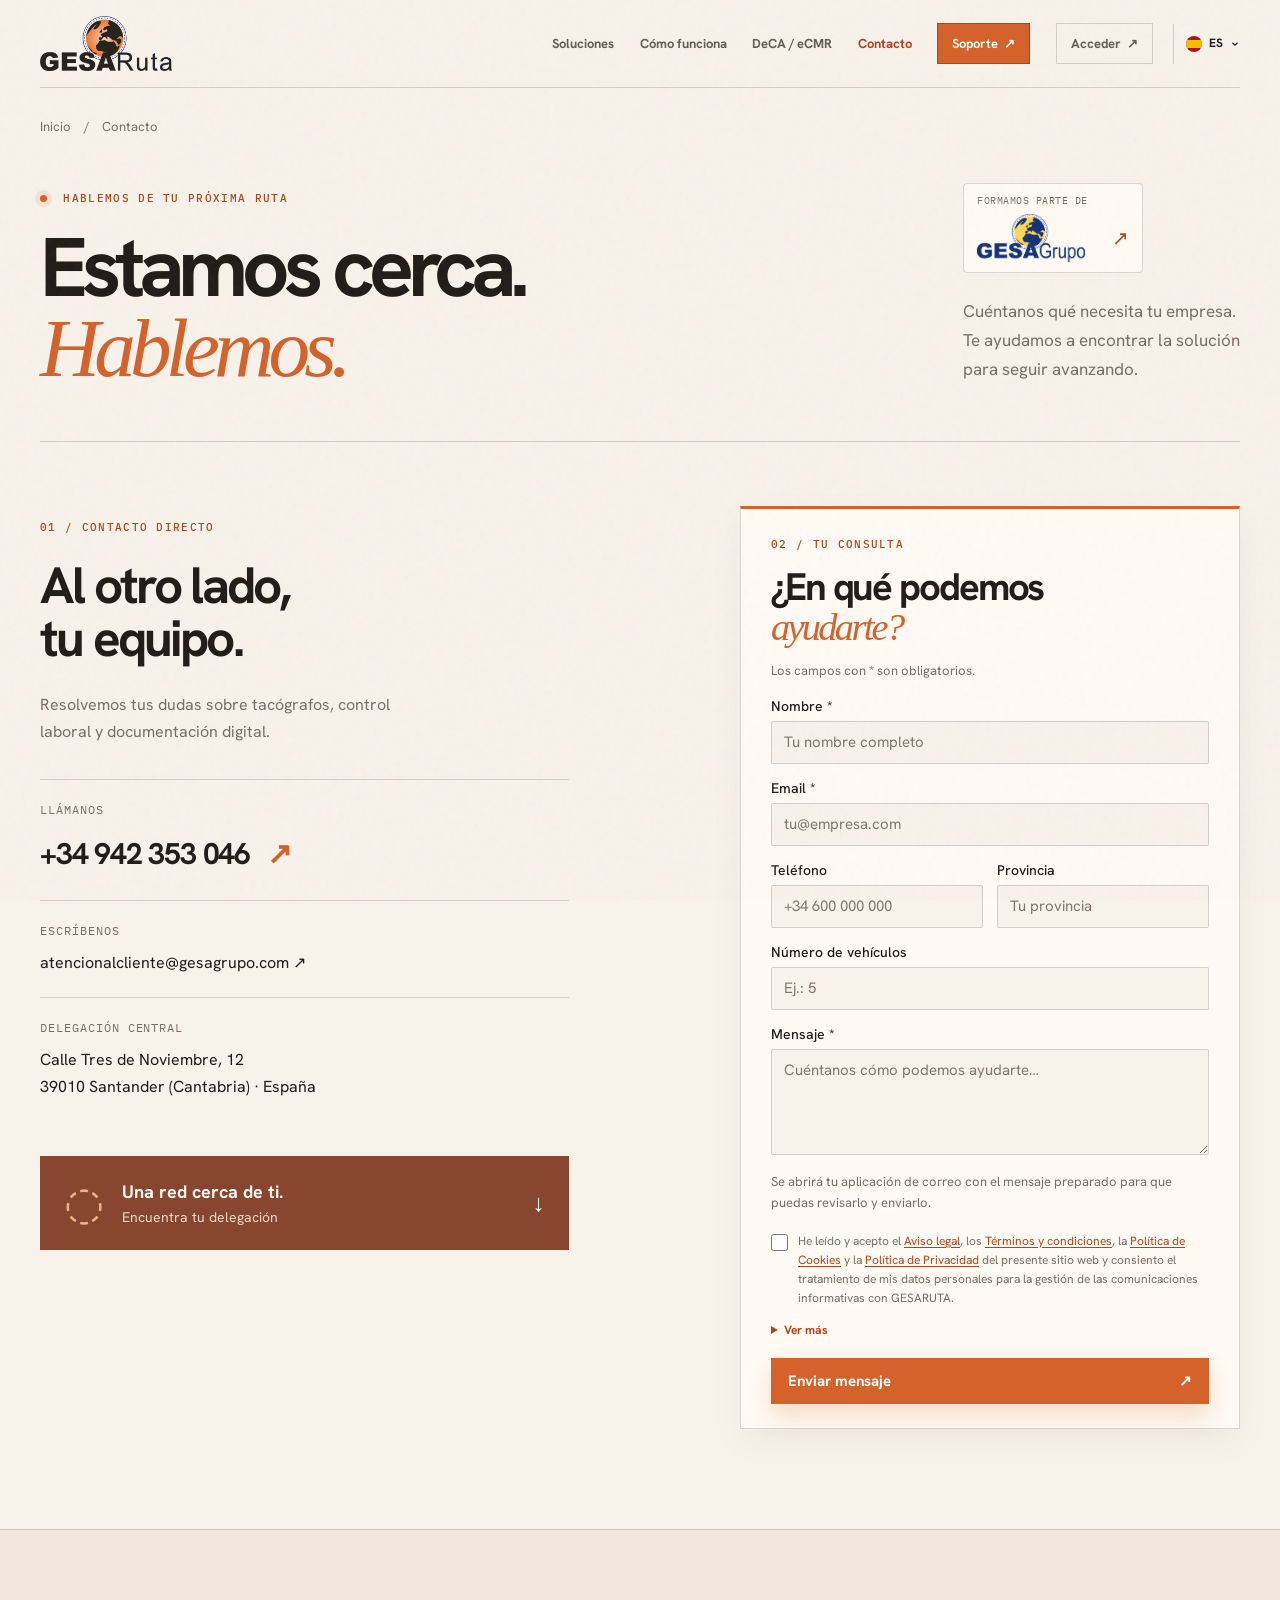
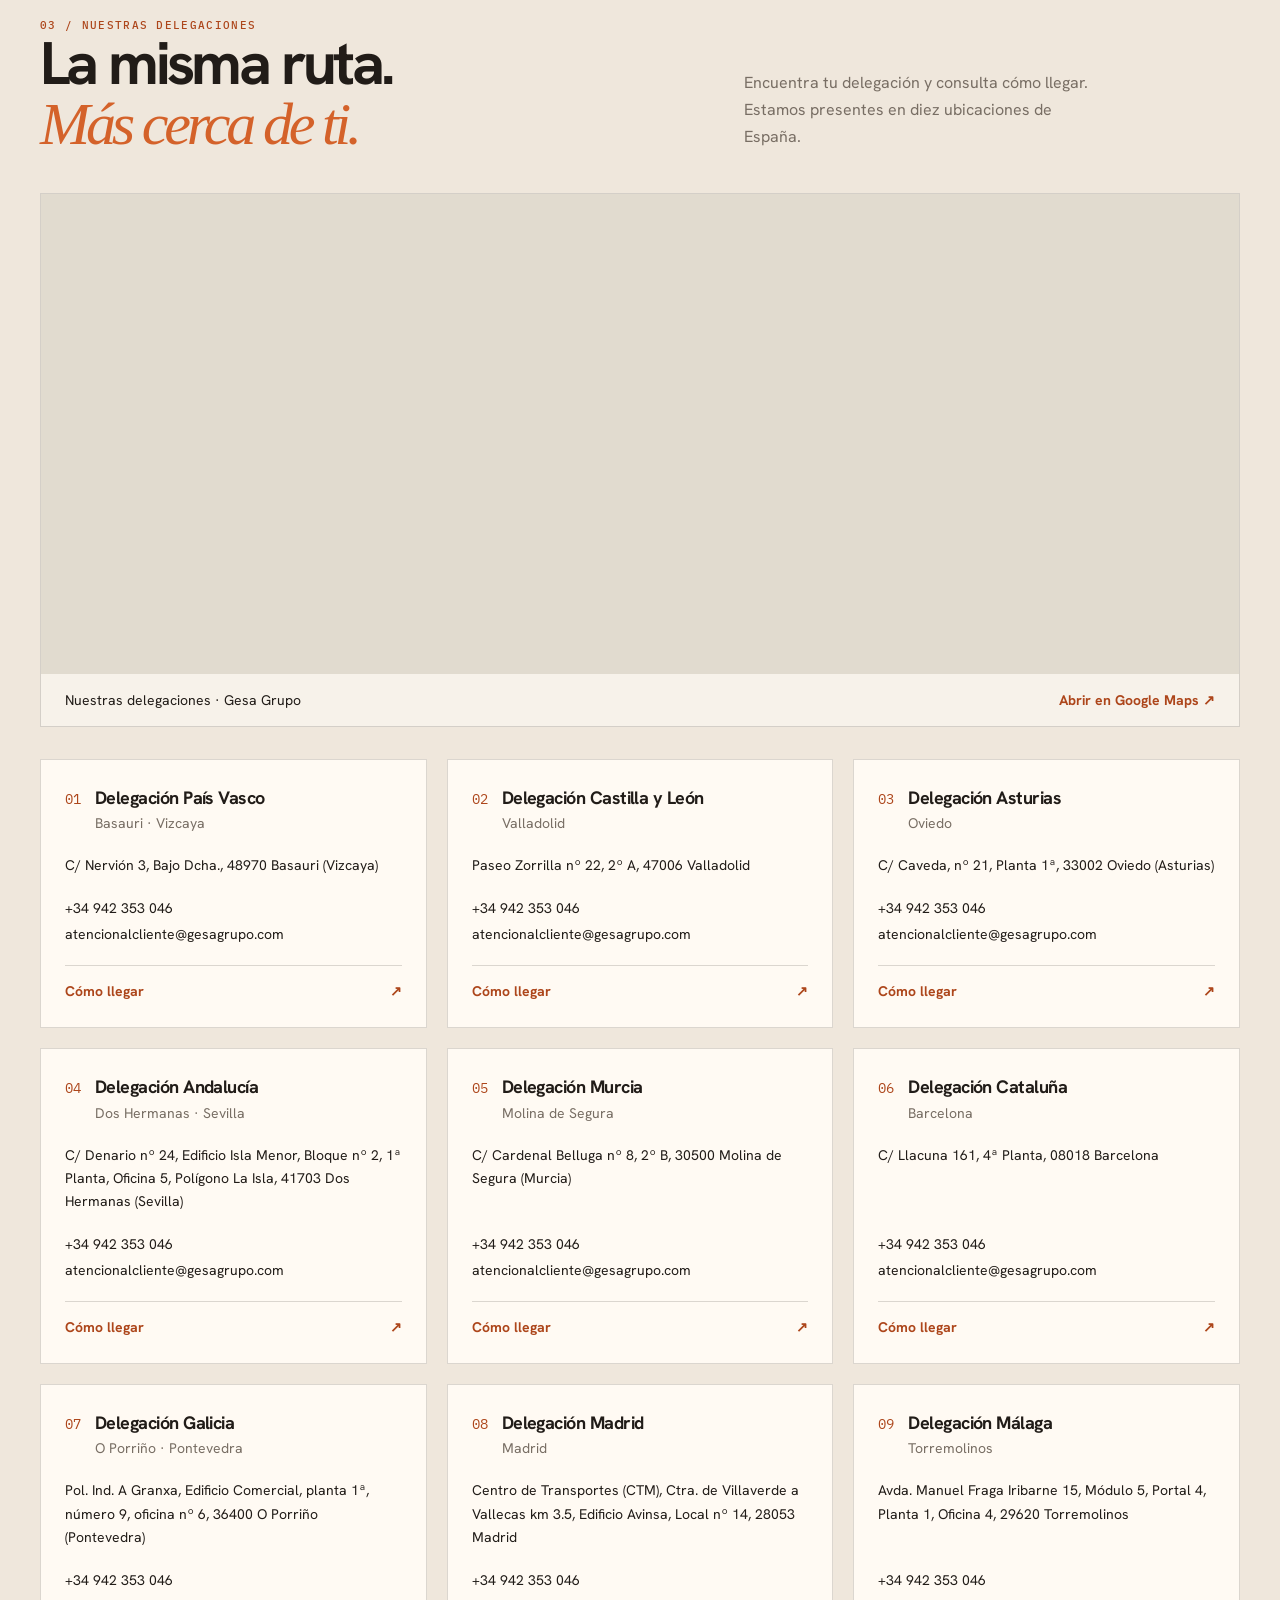
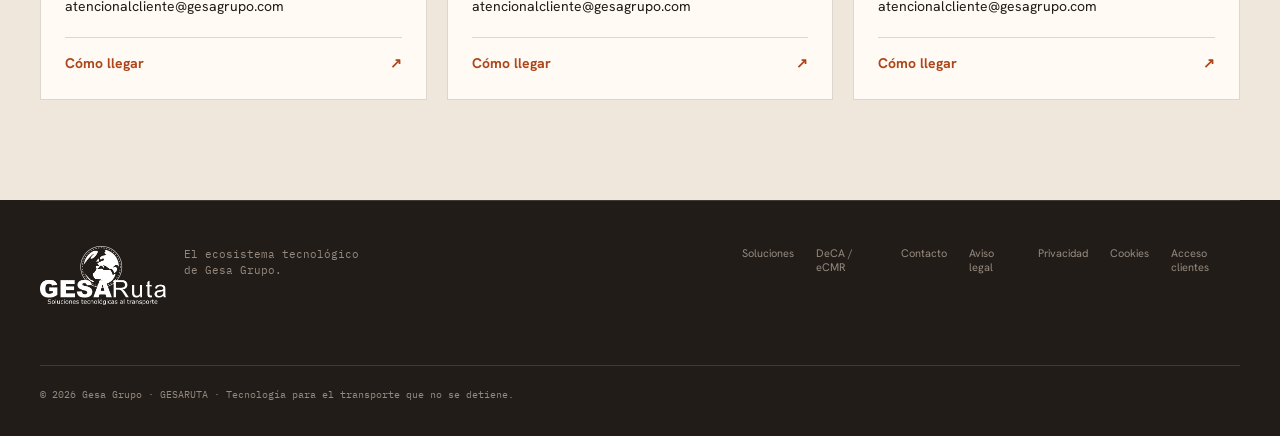
==== commit 8fc9850e: "Añade consentimiento obligatorio al formulario de contacto" ====
--- a/contacto/index.html
+++ b/contacto/index.html
@@ -70,6 +70,21 @@
         <div class="form-field"><label for="contact-message">Mensaje *</label><textarea id="contact-message" name="message" rows="4" maxlength="1500" placeholder="Cuéntanos cómo podemos ayudarte…" required></textarea></div>
       </div>
       <p class="form-delivery-note" id="delivery-note">Se abrirá tu aplicación de correo con el mensaje preparado para que puedas revisarlo y enviarlo.</p>
+      <div class="form-consent">
+        <label class="consent-checkbox" for="contact-legal-consent"><input id="contact-legal-consent" name="legal-consent" type="checkbox" required><span>He leído y acepto el <a href="/legal/#aviso-legal">Aviso legal</a>, los <a href="/legal/#terminos">Términos y condiciones</a>, la <a href="/legal/#cookies">Política de Cookies</a> y la <a href="/legal/#privacidad">Política de Privacidad</a> del presente sitio web y consiento el tratamiento de mis datos personales para la gestión de las comunicaciones informativas con GESARUTA.</span></label>
+        <details class="privacy-details">
+          <summary>Ver más</summary>
+          <div>
+            <p><strong>Información básica sobre protección de datos.</strong></p>
+            <p><strong>Responsable del tratamiento:</strong> GESARUTA, S.L.U. Puedes consultar más información en nuestro <a href="/legal/#aviso-legal">Aviso legal</a>.</p>
+            <p><strong>Finalidad del tratamiento:</strong> Gestión de las consultas y comunicaciones realizadas a través del sitio web.</p>
+            <p><strong>Legitimación para el tratamiento de sus datos personales:</strong> Consentimiento del interesado.</p>
+            <p><strong>Destinatarios:</strong> Pueden realizarse comunicaciones a terceros de los datos personales de los usuarios, previa solicitud de su consentimiento expreso para ello, salvo obligación legal o ejecución de contratos.</p>
+            <p><strong>Derechos:</strong> Puede ejercer los derechos de acceso, rectificación, supresión, limitación del tratamiento, portabilidad, oposición y a no ser objeto de decisiones automatizadas, incluyendo la elaboración de perfiles.</p>
+            <p><strong>Más información:</strong> Puedes obtener más información sobre el tratamiento de datos personales en nuestro <a href="/legal/#aviso-legal">Aviso legal</a>, nuestra <a href="/legal/#privacidad">Política de Privacidad</a>, nuestra <a href="/legal/#cookies">Política de Cookies</a> y en los <a href="/legal/#terminos">Términos y condiciones</a> del presente sitio web.</p>
+          </div>
+        </details>
+      </div>
       <button class="button button-primary contact-submit" type="submit" aria-describedby="delivery-note">Enviar mensaje <span aria-hidden="true">↗</span></button>
       <p class="form-status" id="form-status" role="status"></p>
       <noscript><p>Puedes escribirnos directamente a <a href="mailto:atencionalcliente@gesagrupo.com">atencionalcliente@gesagrupo.com</a>.</p></noscript>
@@ -137,4 +152,4 @@
         <p class="footer-legal">© 2026 Gesa Grupo · GESARUTA · Tecnología para el transporte que no se detiene.</p>
       </div>
     </footer>
-<script src="/script.js?v=translate-direct-1" defer></script><script src="/contacto/contacto.js" defer></script></body></html>
+<script src="/script.js?v=translate-direct-1" defer></script><script src="/contacto/contacto.js?v=consent-required-1" defer></script></body></html>
--- a/contacto/contacto.css
+++ b/contacto/contacto.css
@@ -11,3 +11,5 @@
 .contact-title-aside .group-card{width:180px;padding:10px 13px}.contact-title-aside .group-card-label{margin-bottom:6px;font-size:10px}.contact-title-aside .group-card-brand{gap:16px}.contact-title-aside .group-card-brand img{width:108px}.contact-title-aside .group-card-brand>span{font-size:20px}
 .contact-form{width:100%;max-width:500px;justify-self:end;padding:28px 30px 24px}.contact-form .overline{margin-bottom:16px}.contact-form h2{font-size:clamp(30px,3vw,40px)}.form-caption{margin:15px 0 18px}.form-fields{gap:15px}.form-field{gap:6px}.form-field input,.form-field textarea{min-height:42px;padding:10px 12px;font-size:15px}.form-field textarea{min-height:104px}.form-row{gap:14px}.form-delivery-note{margin:17px 0 13px}.contact-submit{min-height:46px;padding:11px 16px}
 @media(max-width:750px){.contact-form{max-width:none;justify-self:stretch}}
+
+.form-consent{margin:18px 0}.consent-checkbox{display:flex;align-items:flex-start;gap:10px;color:var(--muted);font-size:12px;line-height:1.6;cursor:pointer}.consent-checkbox input{flex:0 0 auto;width:17px;height:17px;margin:2px 0 0;accent-color:var(--orange-dark)}.consent-checkbox a,.privacy-details a{color:var(--orange-dark);text-decoration:underline;text-underline-offset:2px}.privacy-details{margin-top:12px;color:var(--muted);font-size:12px;line-height:1.6}.privacy-details summary{width:max-content;color:var(--orange-dark);font-weight:700;cursor:pointer}.privacy-details>div{margin-top:12px;padding:14px 16px;background:#efe7dc;border-left:2px solid var(--orange)}.privacy-details p{margin:0 0 10px}.privacy-details p:last-child{margin-bottom:0}
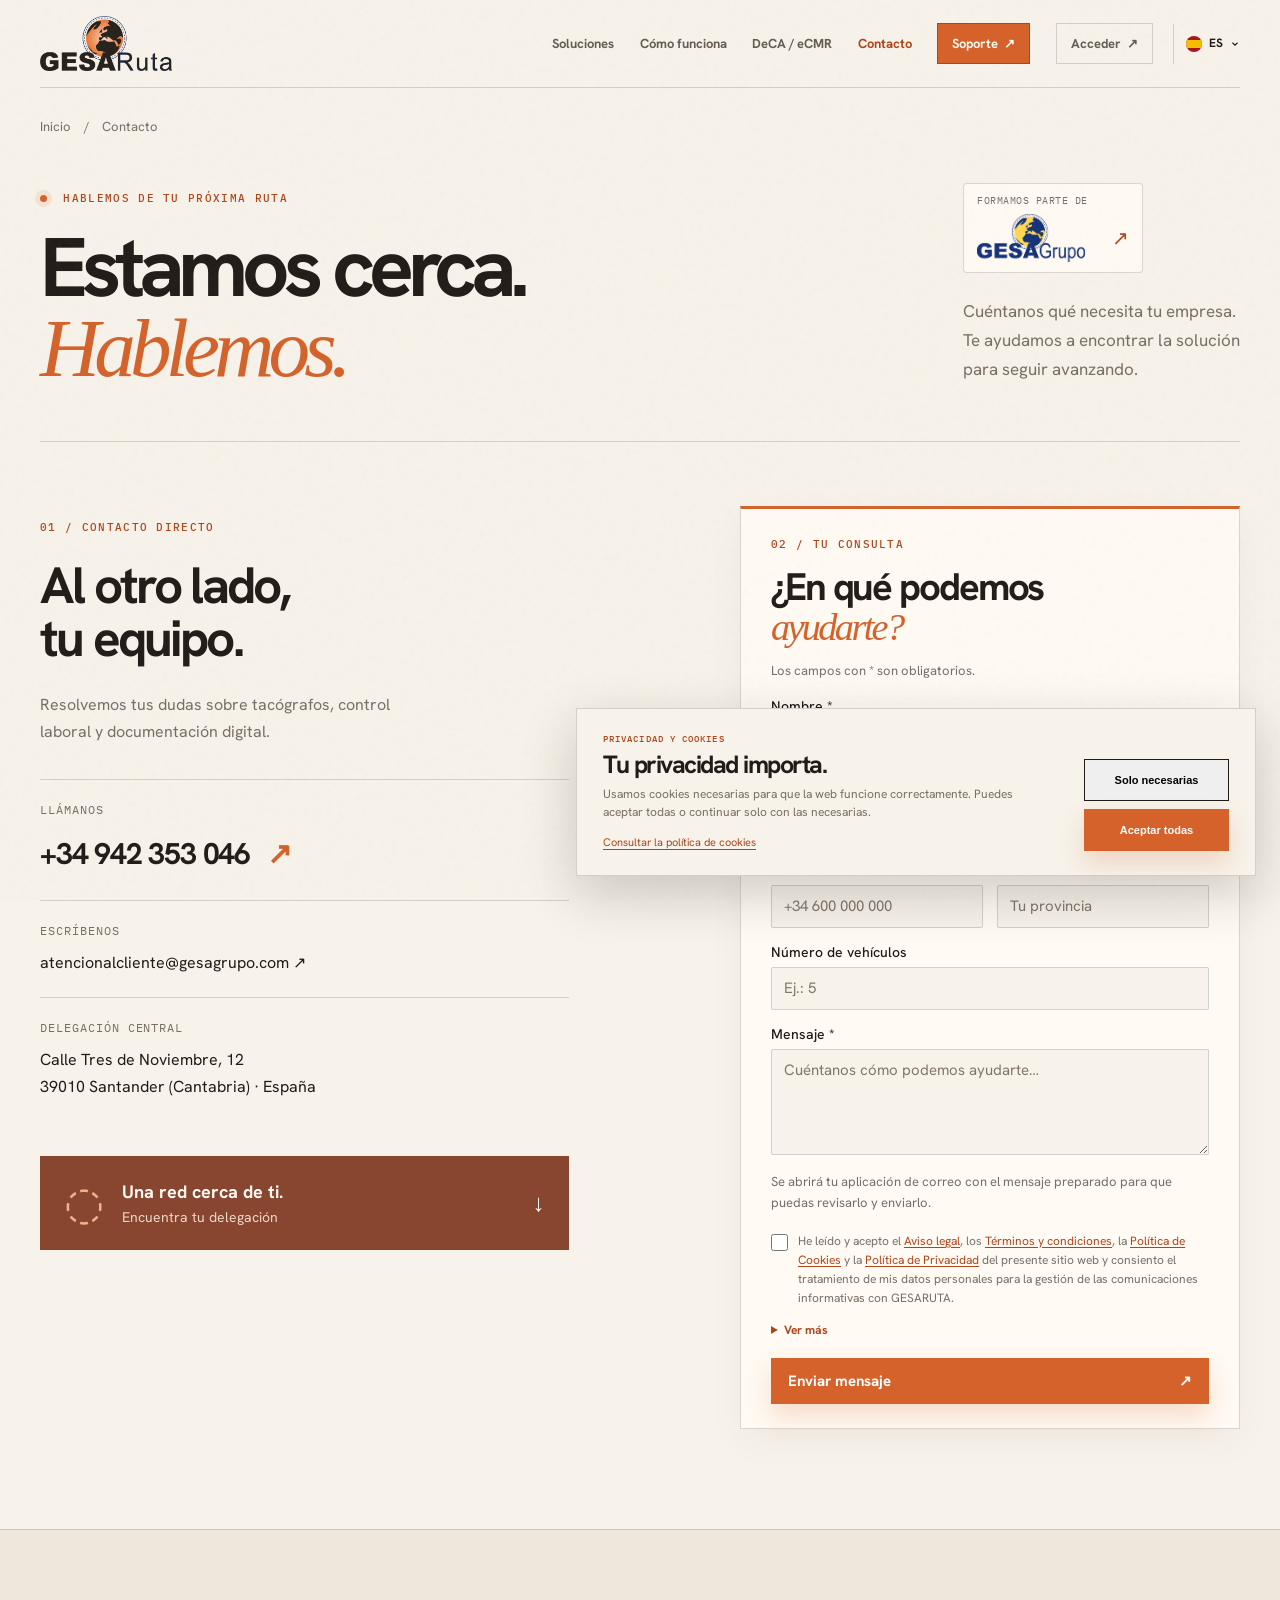
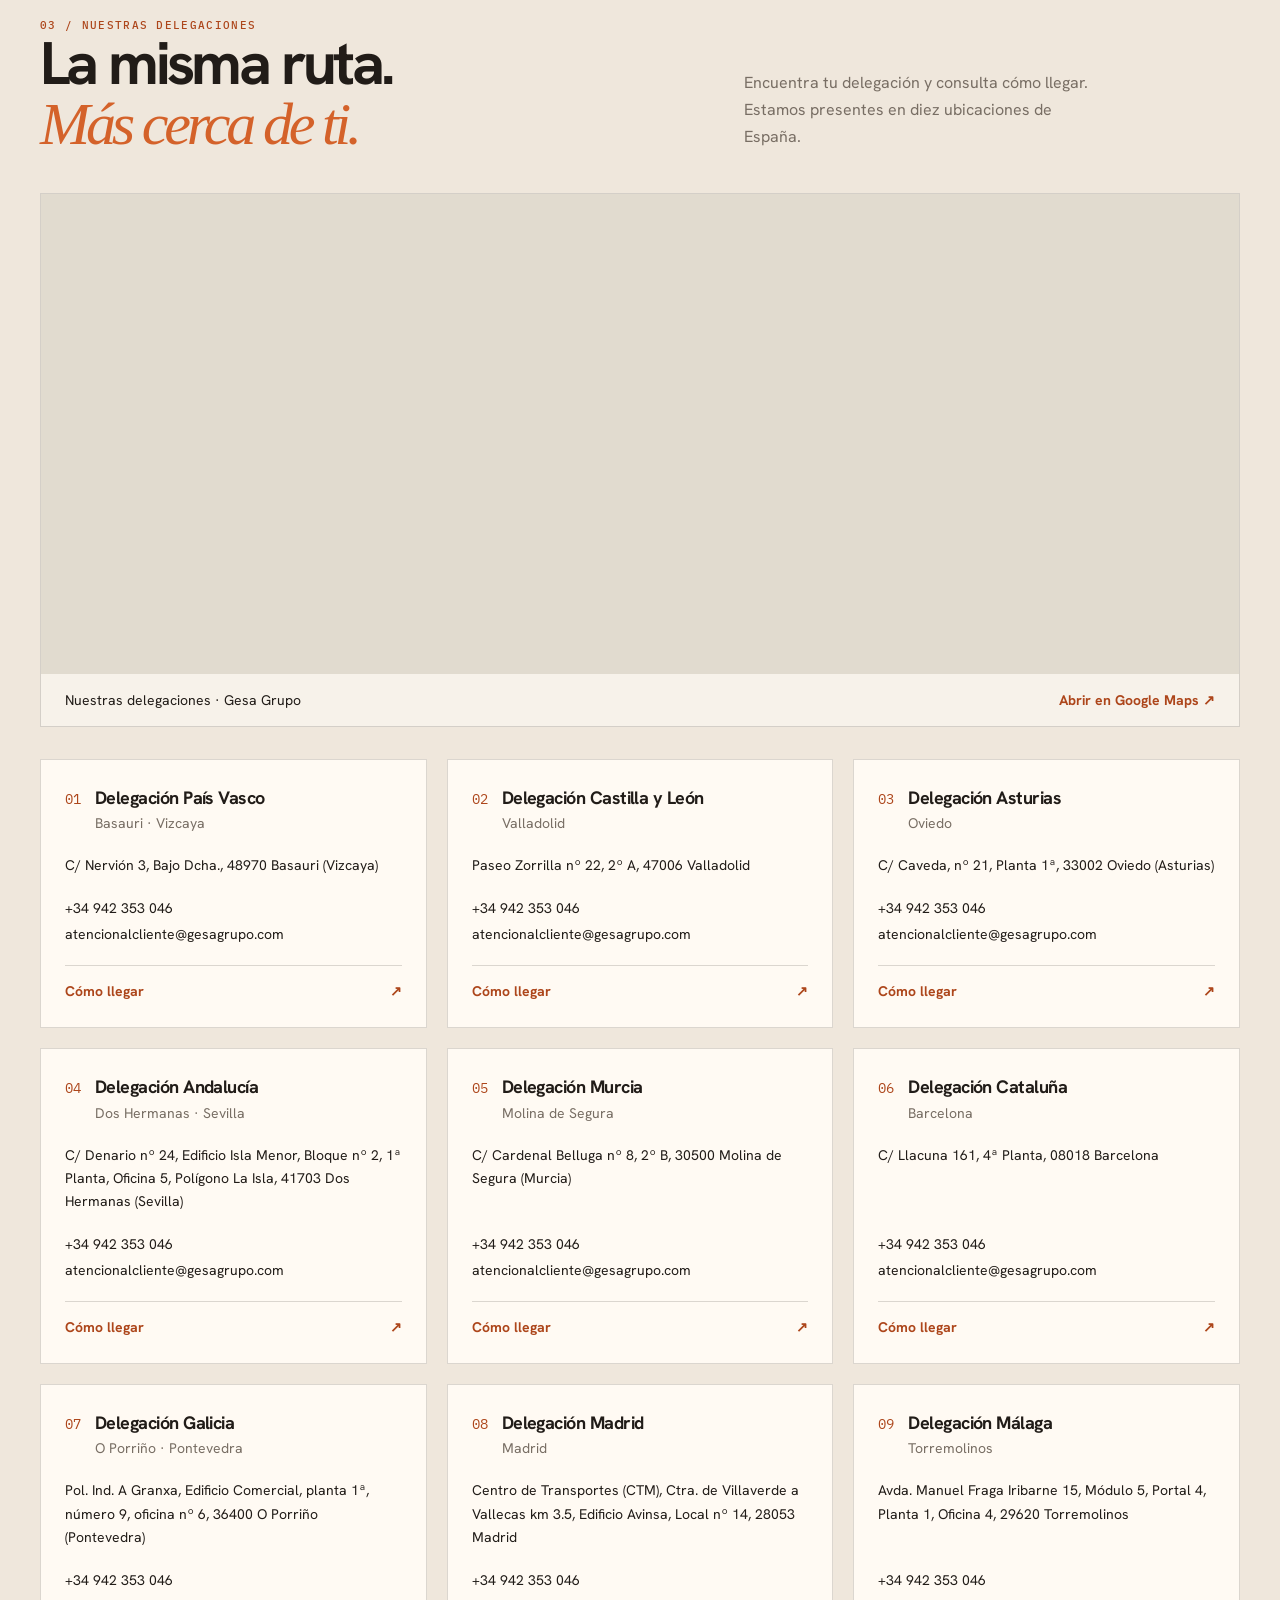
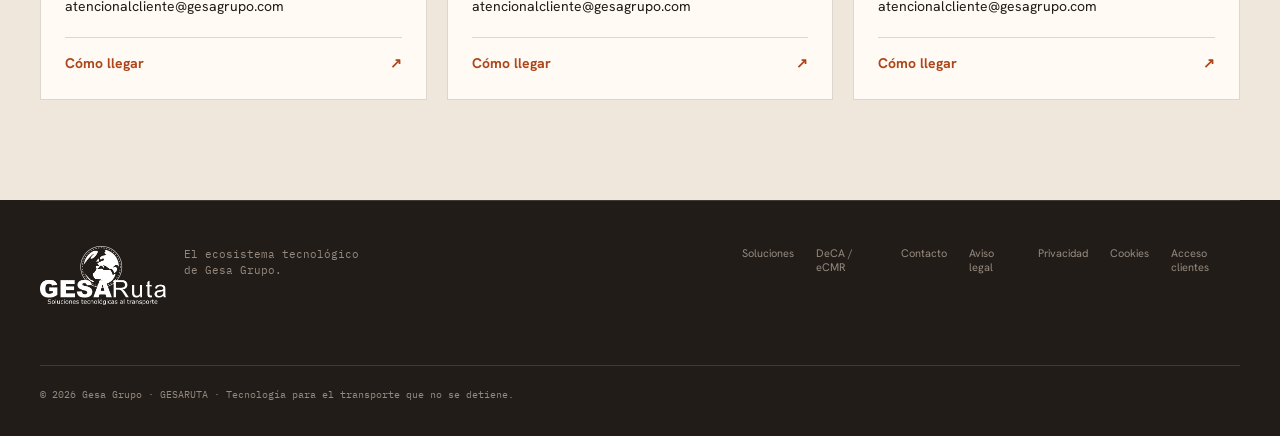
==== commit 887e0a19: "Añade ventana emergente de cookies" ====
--- a/contacto/index.html
+++ b/contacto/index.html
@@ -152,4 +152,4 @@
         <p class="footer-legal">© 2026 Gesa Grupo · GESARUTA · Tecnología para el transporte que no se detiene.</p>
       </div>
     </footer>
-<script src="/script.js?v=translate-direct-1" defer></script><script src="/contacto/contacto.js?v=consent-required-1" defer></script></body></html>
+<script src="/script.js?v=cookies-popup-1" defer></script><script src="/contacto/contacto.js?v=consent-required-1" defer></script></body></html>
--- a/styles.css
+++ b/styles.css
@@ -41,5 +41,11 @@
 .footer-brand-copy{padding-left:18px;border-left:1px solid rgba(247,242,234,.2)}.footer-brand p{padding-left:0;border-left:0}.footer-brand address{margin-top:14px;color:#bdb0a2;font:10px/1.55 IBMPlexMono,monospace;font-style:normal}.footer-brand address span{display:block;margin-bottom:4px;color:#e78a59;font-size:9px;letter-spacing:.08em}
 @media(max-width:650px){.footer-brand-copy{padding-left:0;border-left:0}}
 @media(max-width:650px){.documentation-grid{gap:26px}.deca-card{min-height:380px;margin-bottom:0}.documentation-copy{padding-top:0}}
+.deca-countdown{max-width:430px;margin:0 0 28px;padding:18px 20px;border:1px solid rgba(212,98,42,.38);background:rgba(255,253,249,.55);box-shadow:8px 8px 0 rgba(212,98,42,.12)}.countdown-heading{display:flex;justify-content:space-between;gap:14px;margin-bottom:15px;color:var(--orange-dark);font:9px/1.45 IBMPlexMono,monospace;letter-spacing:.08em}.countdown-heading time{color:var(--muted);text-align:right}.countdown-values{display:grid;grid-template-columns:repeat(4,1fr);gap:8px}.countdown-values>span{display:flex;flex-direction:column;gap:3px;padding-left:10px;border-left:1px solid rgba(33,28,24,.16)}.countdown-values>span:first-child{padding-left:0;border-left:0}.countdown-values b{font:clamp(24px,3vw,34px)/1 IBMPlexMono,monospace;color:var(--ink);letter-spacing:-.07em}.countdown-values small{color:var(--muted);font:9px IBMPlexMono,monospace;text-transform:uppercase}@media(max-width:650px){.deca-countdown{margin-bottom:24px;padding:16px}.countdown-heading{display:block}.countdown-heading time{display:block;margin-top:5px;text-align:left}.countdown-values{gap:5px}.countdown-values>span{padding-left:7px}.countdown-values b{font-size:23px}.countdown-values small{font-size:8px}}
 
 .nav-support{border-color:var(--orange-dark);background:var(--orange);color:#fffaf3!important}.nav-support:hover{border-color:var(--orange-dark);background:var(--orange-dark);color:#fffaf3!important}
+.deca-action-row{display:flex;align-items:center;gap:18px;flex-wrap:wrap}.deca-action-row .deca-countdown{max-width:255px;margin:0;padding:10px 12px;box-shadow:4px 4px 0 rgba(212,98,42,.1)}.deca-action-row .countdown-heading{gap:8px;margin-bottom:8px;font-size:8px}.deca-action-row .countdown-values{gap:4px}.deca-action-row .countdown-values>span{padding-left:6px}.deca-action-row .countdown-values b{font-size:19px}.deca-action-row .countdown-values small{font-size:7px}
+.data-visual .node-one{top:26%;left:0}.data-visual .node-two{top:19%;right:0}.data-visual .node-three{right:2%;bottom:18%}
+.deca-action-row{gap:14px}.deca-action-row .deca-countdown{max-width:205px;padding:7px 9px;box-shadow:3px 3px 0 rgba(212,98,42,.08)}.deca-action-row .countdown-heading{margin-bottom:5px;font-size:7px}.deca-action-row .countdown-values{gap:2px}.deca-action-row .countdown-values>span{padding-left:4px}.deca-action-row .countdown-values b{font-size:16px}.deca-action-row .countdown-values small{font-size:6px}
+.deca-action-row>.button{min-width:180px;min-height:50px}
+.cookie-notice{position:fixed;right:24px;bottom:24px;z-index:100;display:flex;align-items:end;justify-content:space-between;gap:28px;width:min(680px,calc(100% - 32px));padding:24px 26px;border:1px solid rgba(33,28,24,.16);background:var(--paper);box-shadow:0 18px 50px rgba(33,28,24,.2)}.cookie-notice .overline{margin-bottom:8px;font-size:9px}.cookie-notice h2{margin:0 0 8px;font-size:25px;letter-spacing:-.06em}.cookie-notice>div:first-child>p:not(.overline){max-width:420px;margin:0 0 8px;color:var(--muted);font-size:12px;line-height:1.55}.cookie-notice a{color:var(--orange-dark);font-size:11px;text-decoration:underline;text-underline-offset:3px}.cookie-actions{display:flex;flex-shrink:0;flex-direction:column;gap:8px;min-width:145px}.cookie-actions .button{width:100%;min-height:42px;padding:10px 12px;font-size:11px;cursor:pointer}@media(max-width:650px){.cookie-notice{right:16px;bottom:16px;display:block;padding:20px}.cookie-actions{flex-direction:row;margin-top:16px}.cookie-actions .button{min-width:0}.cookie-notice h2{font-size:22px}}
